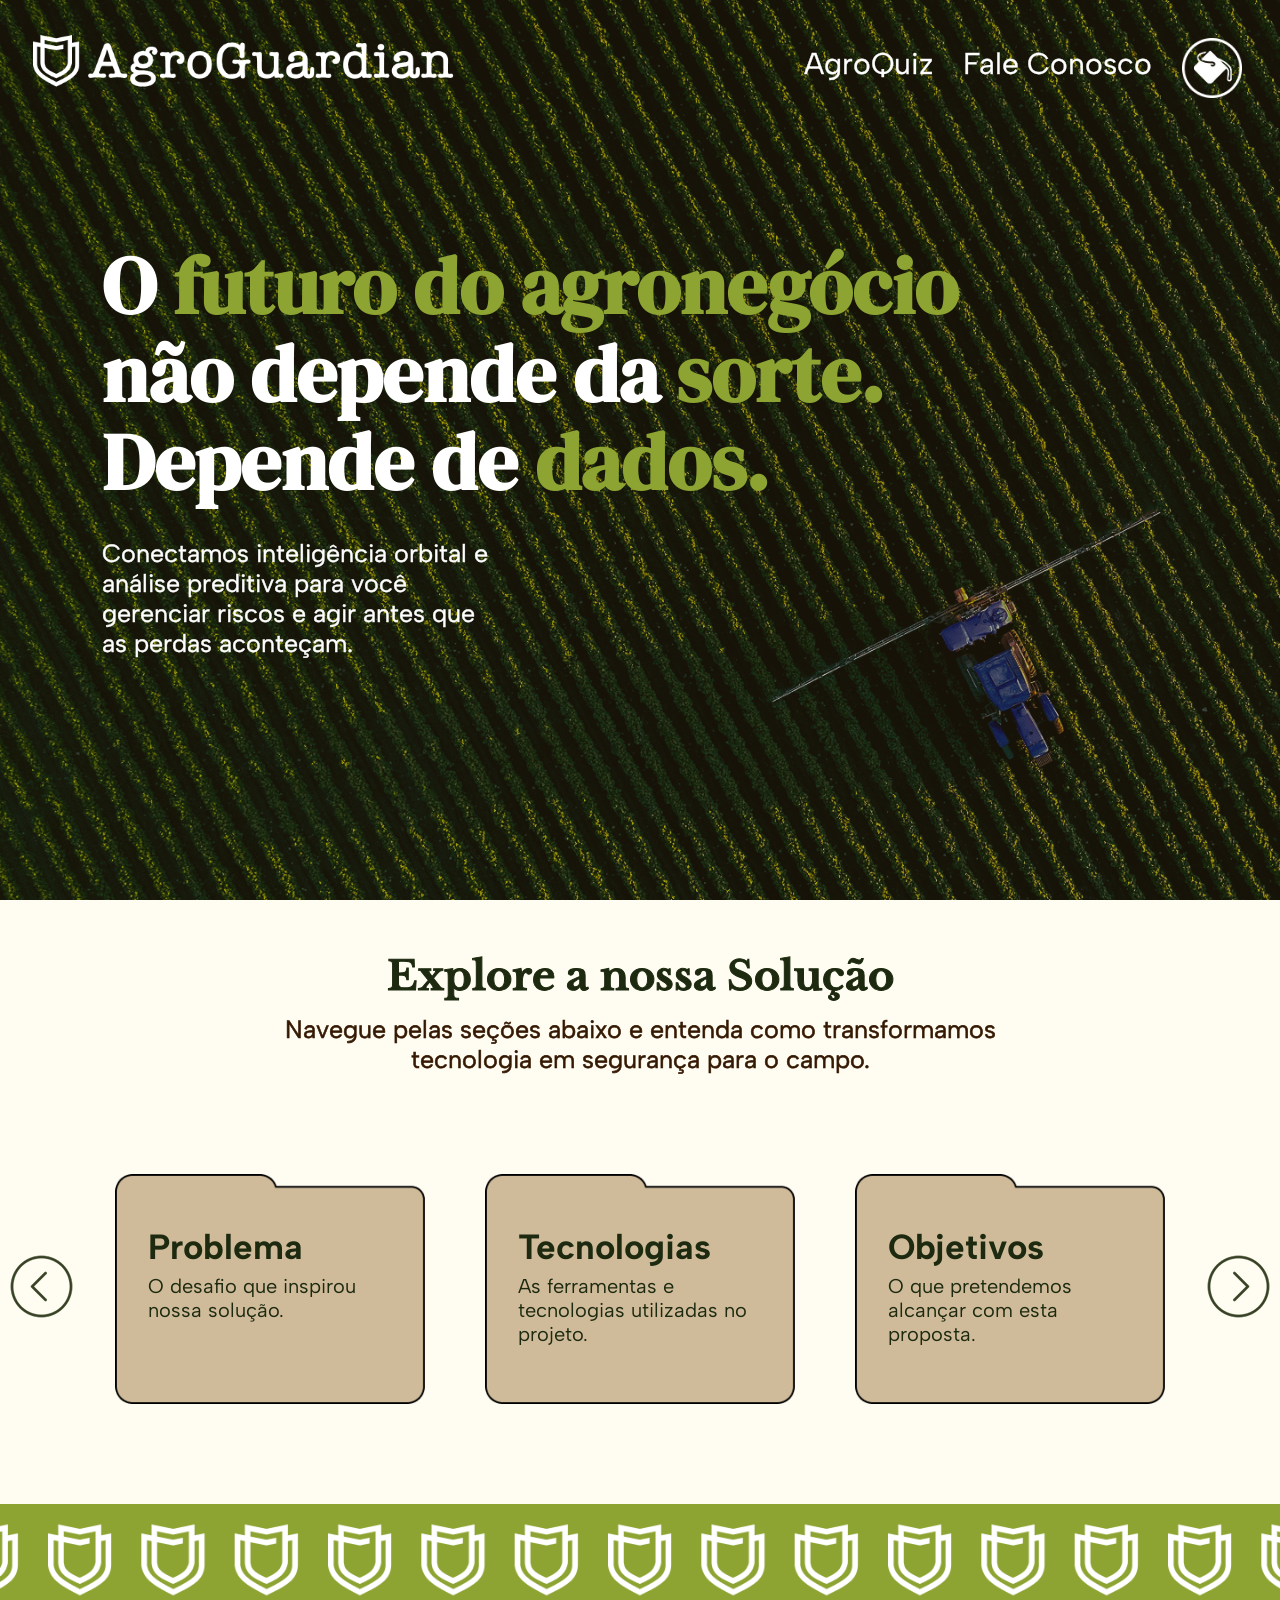
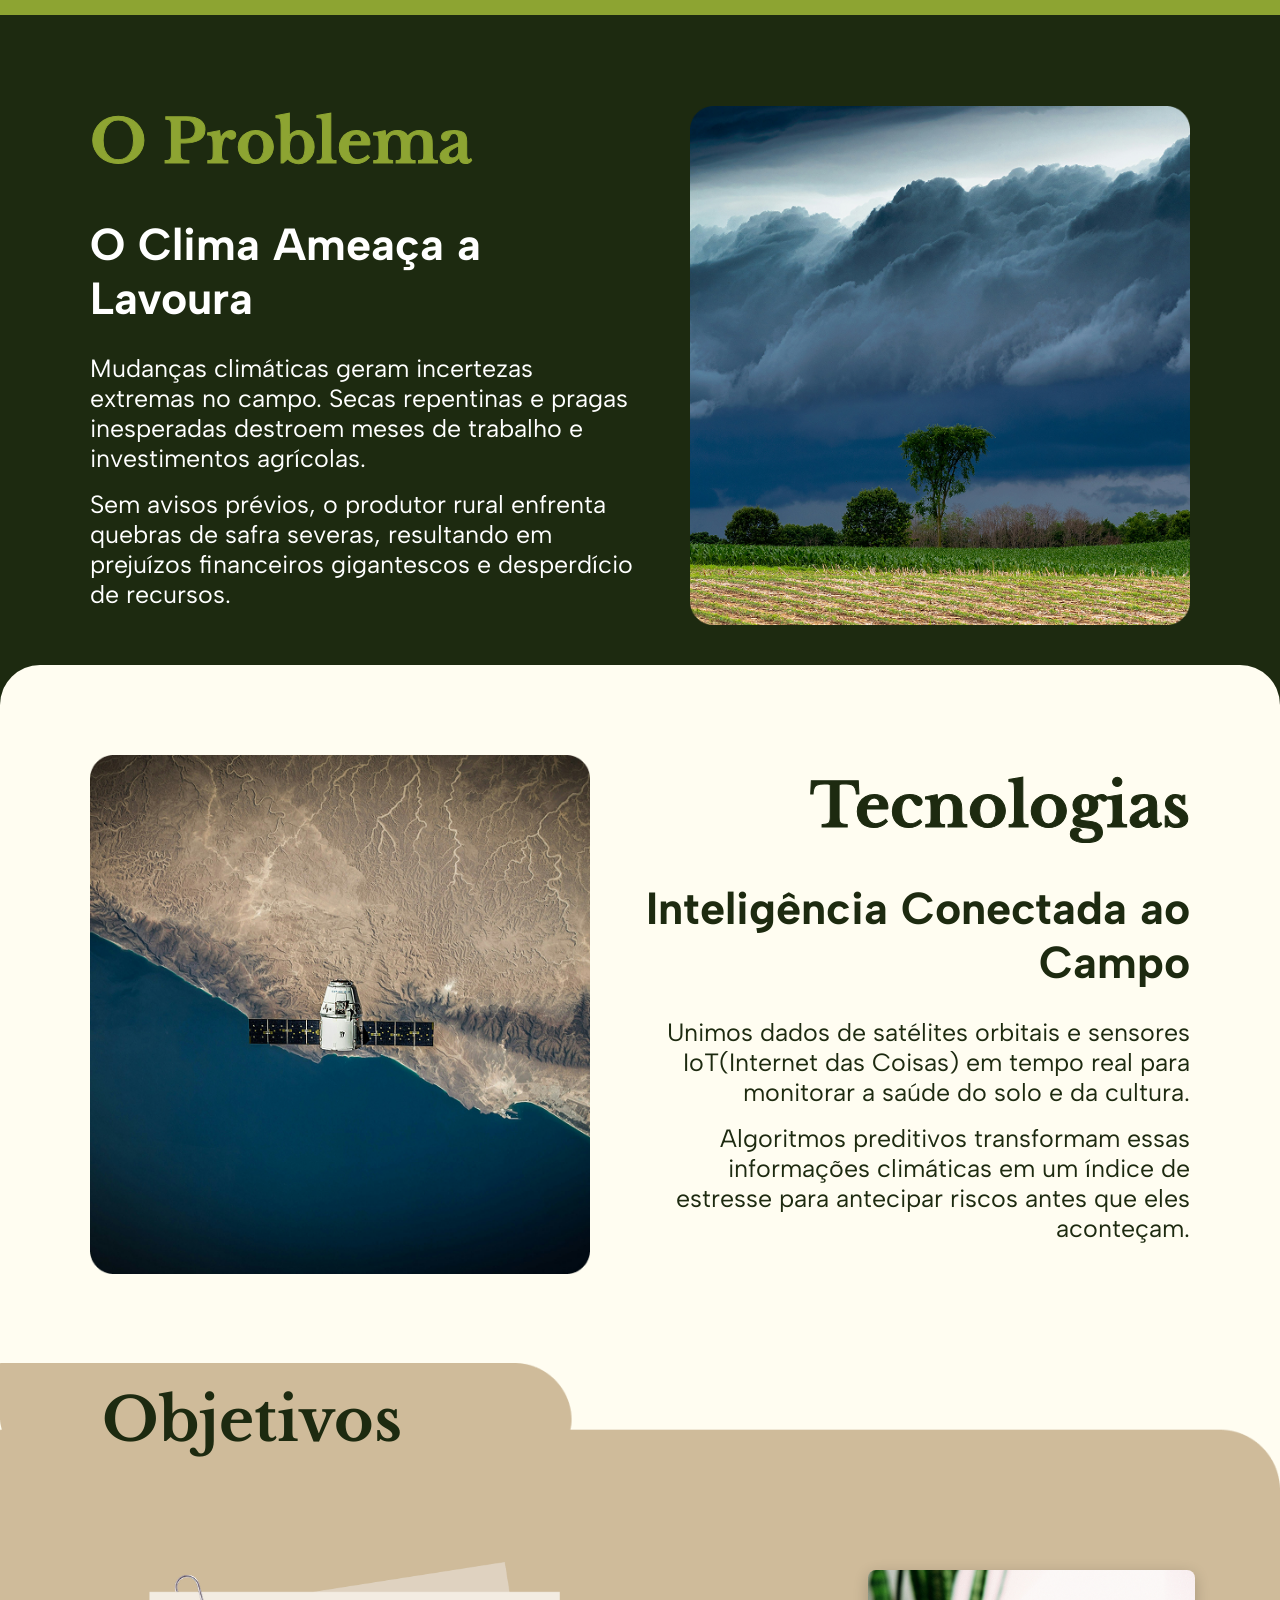
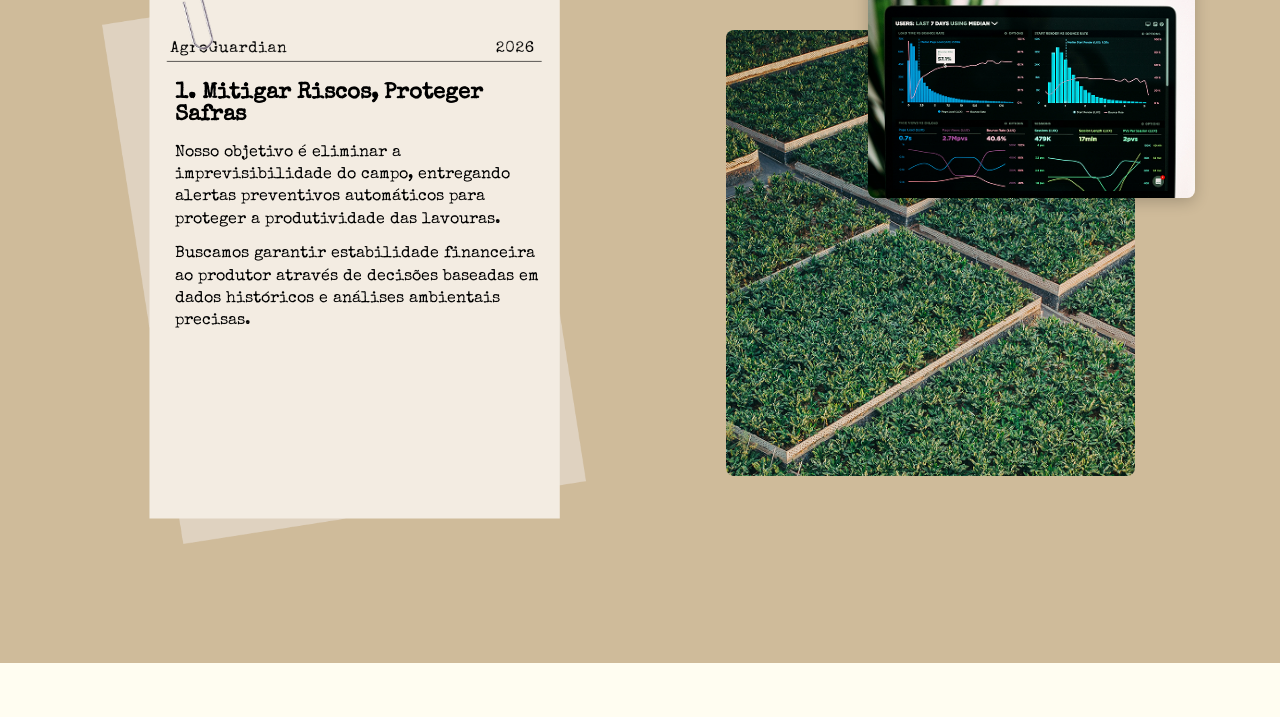
==== index.html @ 683ecd23 "refactor: Ajustar posicionamento dos elementos e imagens da Seção 3" ====
<!DOCTYPE html>
<html lang="pt-br">
<head>
    <meta charset="UTF-8">
    <meta name="viewport" content="width=device-width, initial-scale=1.0">
    <title>AgroGuardian</title>
    <link rel="stylesheet" href="./src/css/styleIndex.css">
</head>
<body>
    
<header>
    <a href="./index.html"><div class="logo"><img src="./src/assets/Logo.png" alt="Logo AgroGuardian" width="470px"></div></a>

    <nav>

        <a href="./src/pages/quiz.html">AgroQuiz</a>
        <a href="./src/pages/contato.html">Fale Conosco</a>
        <img src="./src/assets/MudaCor.png" alt="icon troca de cor do site" width="60px" class="mudaCor">
    </nav>
</header>

<section class="imgPrincipal">
   
    <div class="textPrincipal">
        <h1>
            O <span>futuro do agronegócio</span>
            não depende da <span>sorte.</span>
            Depende de <span>dados.</span>
        </h1>

        <p>
           Conectamos inteligência orbital e análise preditiva para você gerenciar riscos e agir antes que as perdas aconteçam.
        </p>
    </div>
</section>
<!-- Menu -->
    <section class="menu">
    <h2>Explore a nossa Solução</h2>
    <p>
        Navegue pelas seções abaixo e entenda como transformamos
        tecnologia em segurança para o campo.
    </p>

    <div class="carousel-container">
        <button class="arrow prev"><img src="./src/assets/setaEsquerda.png"></button>
        <div class="carousel-wrapper">

        <div class="carousel">
            <div class="folder">
                <img src="./src/assets/PastaFechada.png" alt="pasta fechada" class="pasta">
                <img class="aberta" src="./src/assets/PastaAbertaProb.png">
                <div class="conteudo">
                <h3>Problema</h3>
                <div class="label">O desafio que inspirou nossa solução.</div>
                </div>
            </div>
            <div class="folder">
                <img src="./src/assets/PastaFechada.png" alt="pasta fechada" class="pasta">
                <img class="aberta" src="./src/assets/PastaAbertaTec.png">
                <div class="conteudo">
                <h3>Tecnologias</h3>
                <div class="label">As ferramentas e tecnologias utilizadas no projeto.</div>
                </div>
            </div>
            <div class="folder">
                <img src="./src/assets/PastaFechada.png" alt="pasta fechada" class="pasta">
                <img class="aberta" src="./src/assets/PastaAbertaObj.png">
                <div class="conteudo">
                <h3>Objetivos</h3>
                <div class="label">O que pretendemos alcançar com esta proposta.</div>
                </div>
            </div>
            <div class="folder">
                <img src="./src/assets/PastaFechada.png" alt="pasta fechada" class="pasta">
                <img class="aberta" src="./src/assets/PastaAbertaPub.png">
                <div class="conteudo">
                <h3>Público-Alvo</h3>
                <div class="label">Quem será beneficiado pela solução desenvolvida.</div>
                </div>
            </div>
            <div class="folder">
                <img src="./src/assets/PastaFechada.png" alt="pasta fechada" class="pasta">
                <img class="aberta" src="./src/assets/PastaAbertaBen.png">
                <div class="conteudo">
                <h3>Benefícios</h3>
                <div class="label">As vantagens e impactos positivos do projeto.</div>
                </div>
            </div>
            <div class="folder">
                <img src="./src/assets/PastaFechada.png" alt="pasta fechada" class="pasta">
                <img class="aberta" src="./src/assets/PastaAbertaAp.png">
                <div class="conteudo">
                <h3>Aplicação</h3>
                <div class="label">Como a solução pode ser utilizada no dia a dia.</div>
                </div>
            </div>
        </div>
    </div>
        <button class="arrow next"><img src="./src/assets/setaDireita.png"></button>

    </div>
</section>
<!-- menu -->

<img src="./src/assets/FaixaLogo.png" width="100%" class="faixaLogo">
<!-- Seção Problema -->
 <div class="conteudo-secao1">

    <div class="texto-secao1">
        <h2>O Problema</h2>
        <h3>O Clima Ameaça a Lavoura</h3>

        <p> Mudanças climáticas geram incertezas extremas no campo.
             Secas repentinas e pragas inesperadas destroem meses de trabalho
              e investimentos agrícolas.</p>

        <p>Sem avisos prévios, o produtor rural enfrenta quebras de safra severas,
             resultando em prejuízos financeiros gigantescos e desperdício de recursos.</p>
    </div>

    <img src="./src/assets/imgSecao1.png" class="img-Secao1">

</div>
<!-- Seção Tecnologias -->
<div class="conteudo-secao2">
    <img src="./src/assets/imgSecao2.png" class="img-Secao2">
    <div class="texto-secao2">
        <h2>Tecnologias</h2>
        <h3>Inteligência Conectada ao Campo</h3>

        <p> Unimos dados de satélites orbitais e sensores IoT(Internet das Coisas) 
            em tempo real para monitorar a saúde do solo e da cultura.</p>

        <p>Algoritmos preditivos transformam essas informações climáticas em um índice
             de estresse para antecipar riscos antes que eles aconteçam.</p>
    </div>
</div>
<!-- Seção Objetivos -->
 <div class="conteudo-secao3">
    <h2>Objetivos</h2>
    
    <div class="papelSecao3">
        <img src="./src/assets/PapelFundo.png">
        <div class="texto-secao3">
            <h3>1. Mitigar Riscos, Proteger Safras</h3>
            <p>Nosso objetivo é eliminar a imprevisibilidade do campo, 
                entregando alertas preventivos automáticos para proteger 
                a produtividade das lavouras.</p>
            <p>Buscamos garantir estabilidade financeira ao produtor através 
                de decisões baseadas em dados históricos e análises ambientais 
                precisas. </p>
        </div>
    </div> <div class="bloco-imagens-secao3">
        <img src="./src/assets/img2Secao3.png" class="img2secao3">
        <img src="./src/assets/imgSecao3.png" class="img1secao3">
    </div> </div>

<br>
<br>
<br>

 <script src="./src/js/scriptIndex.js"></script>
</body>
</html>
---- src/css/styleIndex.css ----
:root {
    --background: #FFFDF1;
    --color1: #1D2A10; 
    --color2: #8DA432; 
    --color3: #FFFFFF; 
    --color4: #D9C8AB;
    --color5: #351903;
    
}
@font-face {
    font-family: 'Albert';
    src: url('../fonts/AlbertSans-VariableFont_wght.ttf') format('truetype');
}
@font-face {
    font-family: 'DMSerif';
    src: url('../fonts/DMSerifDisplay-Regular.ttf') format('truetype');
}
@font-face {
    font-family: 'Libre';
    src: url('../fonts/LibreBaskerville-VariableFont_wght.ttf') format('truetype');
}
@font-face {
    font-family: 'Special';
    src: url('../fonts/SpecialElite-Regular.ttf') format('truetype');
}


* {
    margin: 0;
    padding: 0;
    box-sizing: border-box;
}
body{
    background-color: var(--background);
}
header {
    position: absolute;
    width: 100%;
    z-index: 1000;
    display: flex;
    justify-content: space-between;
    align-items: center;
    padding-top: 2%;
    padding-right: 3%;
   
}
.logo{
    padding-top: 2%;
    padding-left: 7%;
}
header nav{
    display: flex;
    align-items: center;
    gap: 30px;
}
header nav a{
    font-family: Albert; 
    text-decoration: none;
    font-size: 30px;
    color: var(--color3);
    -webkit-text-stroke: 0.36px var(--color3);
}
.mudaCor{
    padding-top: 2%;
}

.imgPrincipal {
    position: relative;
    min-height: 100vh;
    background-image: url("../assets/ImageMain.png");
    background-size: cover;
    background-position: center;
    display: flex;
    align-items: center;
    padding: 15% 8% ;
}

.textPrincipal {
    position: relative;
    z-index: 1;
    max-width: 900px;
    font-family: DMSerif;
}

.imgPrincipal h1 {
    font-size: 80px;
    line-height: 1.1;
    color: var(--color3);
}

.imgPrincipal h1 span {
    color: var(--color2);
}

.imgPrincipal p {
    margin-top: 2rem;
    max-width: 400px;
    color: var(--color3);
    font-size: 25px;
    font-family: Albert;
    -webkit-text-stroke: 0.5px var(--color3);
}
/* menu */
.menu{
    align-items: center;
   
}
.menu h2{
    padding-top: 4%;
    color: var(--color1);
    font-family: Libre;
    -webkit-text-stroke: 1px var(--color1);
    text-align: center;
    font-size: 40px;

}
.menu p{
    color: var(--color5);
    padding-top: 1%;
    font-family: Albert;
    -webkit-text-stroke: 0.6px var(--color5);
    text-align: center;
    font-size: 25px;
    padding-left: 20%;
    padding-right: 20%;
}

/* Carrosel */

.carousel-container{
    display:flex;
    align-items:center;
    justify-content:center;
    gap:20px;

}

.carousel-wrapper{
    width:1090px;
    overflow:hidden;
}

.carousel{
    display:flex;
    gap:20px;
    width:max-content;
    height: 430px;
    align-items: center;
    overflow:visible;

    transition: transform 0.5s ease;
}
.arrow{
    all: unset;
    cursor: pointer;
}
.carousel::-webkit-scrollbar{
    display:none;
}

.folder{
    position:relative;
    width:350px;
    height:230px;
    flex-shrink:0;
    overflow:visible;
}

.pasta,
.aberta{
    position: absolute;
    top: 0;
    left: 0;
    width: 100%;
    height: 100%;
    object-fit: contain;
    transition: transform 0.7s cubic-bezier(0.16, 1, 0.3, 1);
}

.pasta{
    opacity: 1;
    z-index: 1;
}

.aberta{
    opacity:0;
    z-index:2;

    width:125%;
    height:auto;

    left:-12%;
    top:-18%;

    transform:scale(0.95);

    transition:
        opacity 0.5s ease,
        transform 0.5s ease;
}

/* Hover */
.folder:hover .pasta{
    opacity: 0;
}

.folder:hover .aberta{
    opacity: 1;
    transform: scale(1);
}

.folder:hover .conteudo{
    display: none;
}
.conteudo{
    position: relative;
    z-index: 3;
    padding-top: 15%;
    padding-left: 15%;
}
.conteudo h3{
    font-family: Albert;
    font-size: 35px;
    color: var(--color1);
}
.label{
    font-family: Albert;
    font-size: 20px;
    text-align: start;
    color: var(--color1);
    padding-top: 2%;
    max-width: 250px;
}
/* menu */
.faixaLogo{
    display: block;
    margin-bottom: 0;
}
/* Seção Problema */
.conteudo-secao1{
    display: flex;
    align-items: center;
    justify-content: space-between;
    gap: 50px;
    padding: 7%;
    background-color: var(--color1);
   
}

.texto-secao1{
    flex: 1;
}
.texto-secao1 h2{
    font-family: Libre;
    color: var(--color2);
    font-size: 60px;
    -webkit-text-stroke: 1px var(--color2);
    padding-bottom: 7%;
}
.texto-secao1 h3{
    font-family: Albert;
    color: var(--color3);
    font-size: 45px;
    padding-bottom: 5%;
    max-width: 400px;
}
.texto-secao1 p{
    font-family: Albert;
    color: var(--color3);
    font-size: 25px;
    padding-bottom: 3%;
}
.img-Secao1{
    width: 500px;
    flex-shrink: 0;
}
/* Seção Tecnologia */

.conteudo-secao2{
    display: flex;
    align-items: center;
    justify-content: space-between;
    gap: 50px;
    padding: 7%;
    background-color: var(--background);
    margin-top: -50px; 
    position: relative;
    z-index: 10;
    border-radius: 40px 40px 0 0;
   
}

.texto-secao2{
    flex: 1;
    text-align: end;
}
.texto-secao2 h2{
    font-family: Libre;
    color: var(--color1);
    font-size: 60px;
    -webkit-text-stroke: 1px var(--color1);
    padding-bottom: 7%;
    text-align: end;
}
.texto-secao2 h3{
    font-family: Albert;
    color: var(--color1);
    font-size: 45px;
    padding-bottom: 5%;
    text-align: end;
}
.texto-secao2 p{
    font-family: Albert;
    color: var(--color1);
    font-size: 25px;
    padding-bottom: 3%;
}
.img-Secao2{
    width: 500px;
    flex-shrink: 0;
}
/* Seção Objetivos */

.conteudo-secao3 {
    position: relative;
    width: 100%;
    min-height: 100vh; 
    background-image: url("../assets/fundoPasta.png");
    background-size: 100% ; 
    background-position: top center;
    background-repeat: no-repeat;
    box-sizing: border-box;
    display: flex;
    flex-direction: row;
    align-items: center;          
    justify-content: space-between;
    padding: 140px 8% 60px 8%; 

}

.conteudo-secao3 h2 {
    font-family: Libre; 
    color: var(--color1);
    font-size: 60px;
    position: absolute;
    top: 20px;         
    left: 8%;        
    margin: 0;
}


.papelSecao3 {
    position: relative; 
    width: 45%;     
    max-width: 550px;  
}


.papelSecao3 > img {
    width: 100%;
    height: auto;
    display: block;  
}

.texto-secao3 {
    position: absolute;
    top: 0;
    left: 0;
    width: 100%;
    height: 100%;
    padding-top: 25%;
    padding-left: 15%;
    padding-right: 8%;
    box-sizing: border-box;
    
    display: flex;
    flex-direction: column;
    justify-content: flex-start;
}

.texto-secao3 h3 {
    font-family: 'Special';
    color: black;
    font-size: 22px;
    margin: 0 0 15px 0;
}

.texto-secao3 p {
    font-family: 'Special';
    color: black;
    font-size: 16px;   
    line-height: 1.4;   
    margin: 0 0 12px 0;
}


.bloco-imagens-secao3 {
    position: relative;
    width: 38%;        
    max-width: 420px;  
    margin-right: 4%;   
}

.img1secao3 {
    width: 100%;
    height: auto;
    border-radius: 8px; 
    display: block;
}

.img2secao3 {
    position: absolute;
    width: 80%;        
    height: auto;
    top: -60px;       
    right: -60px;      
    z-index: 2;         
    border-radius: 8px;
    box-shadow: 0 4px 15px rgba(0, 0, 0, 0.2); 
}
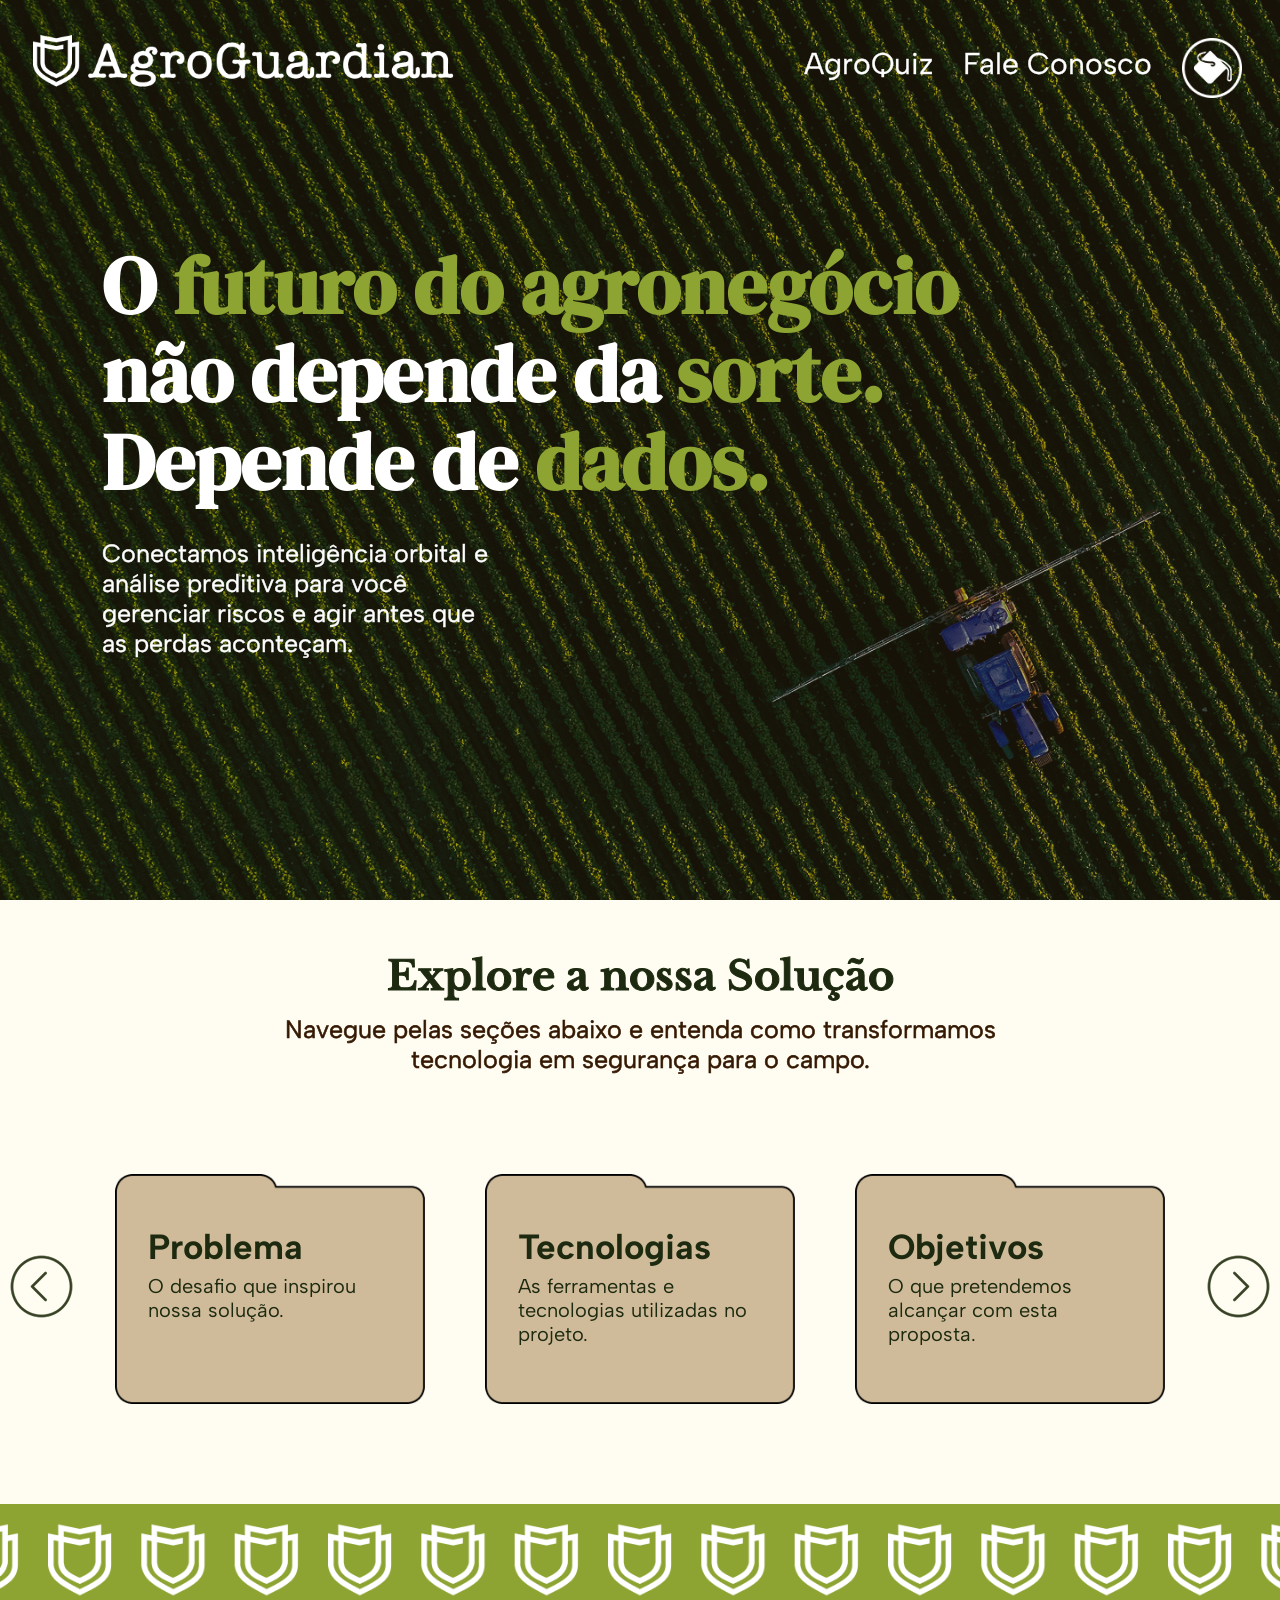
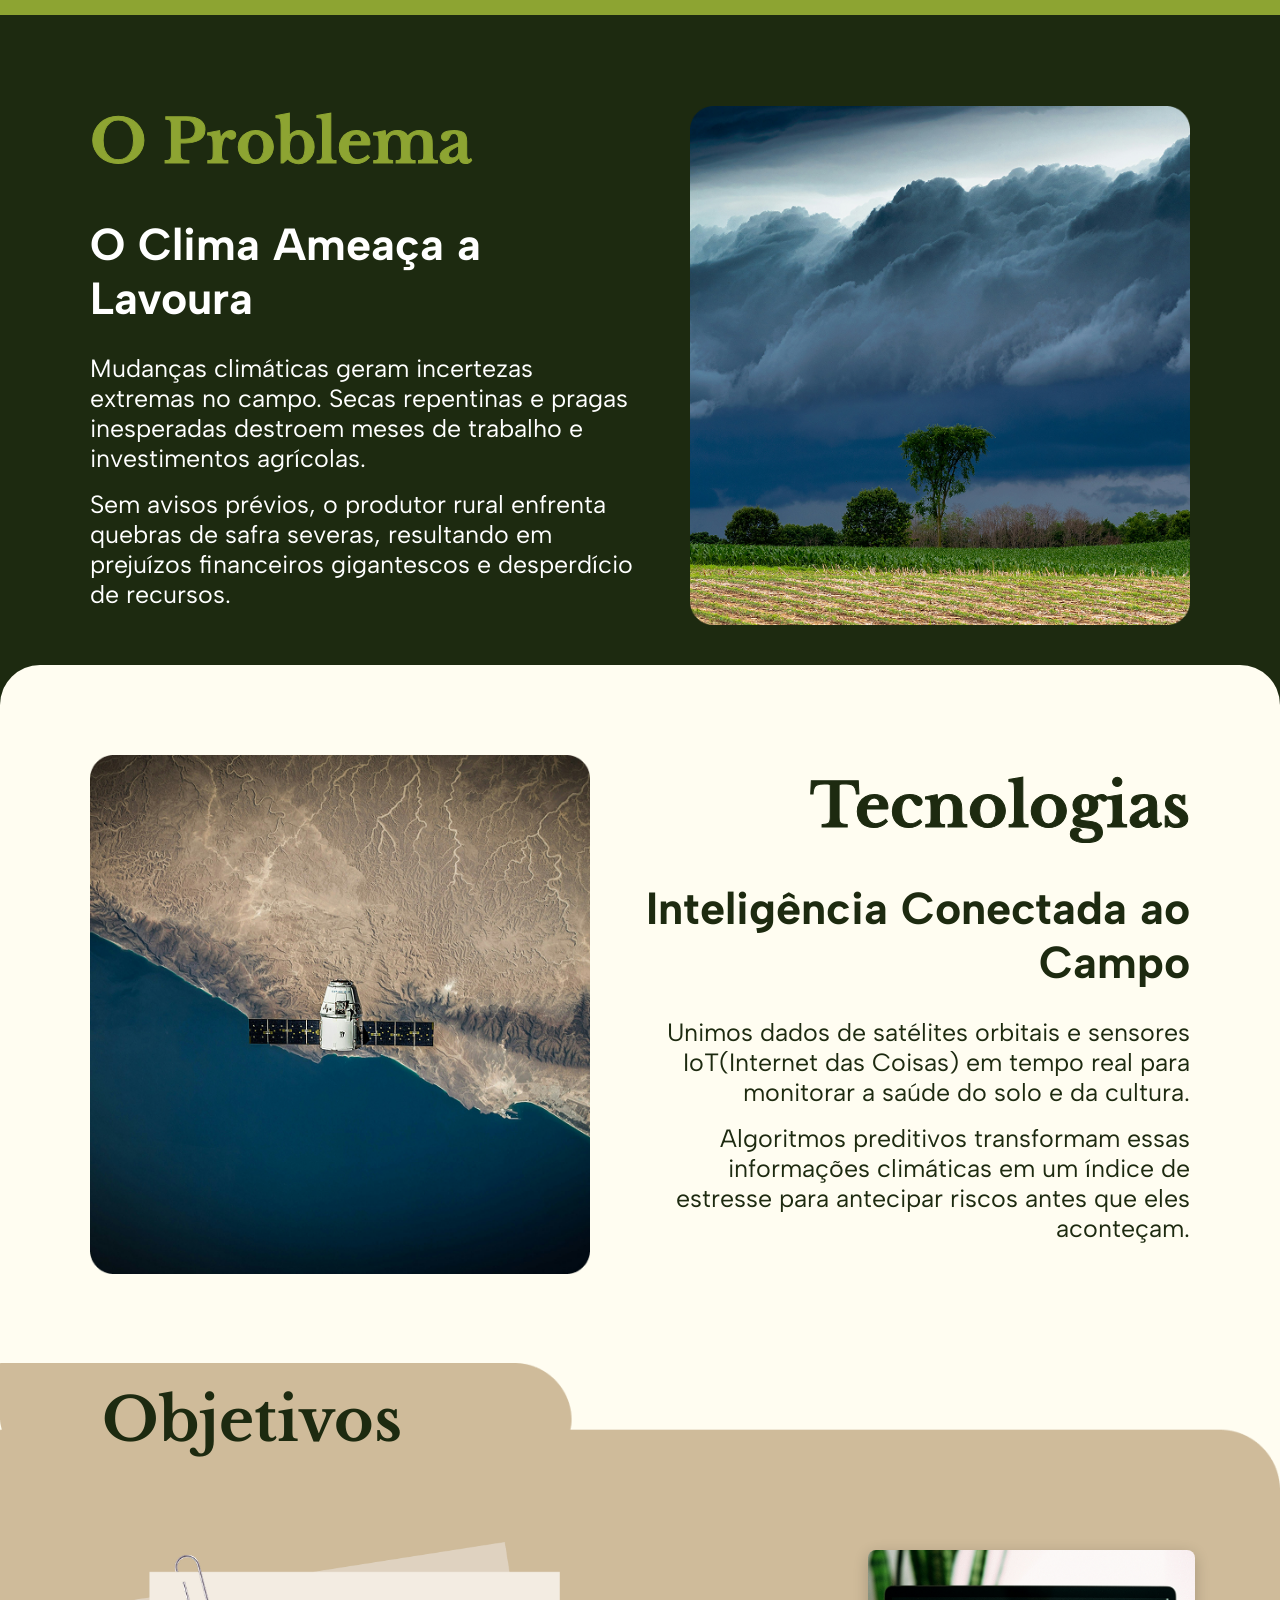
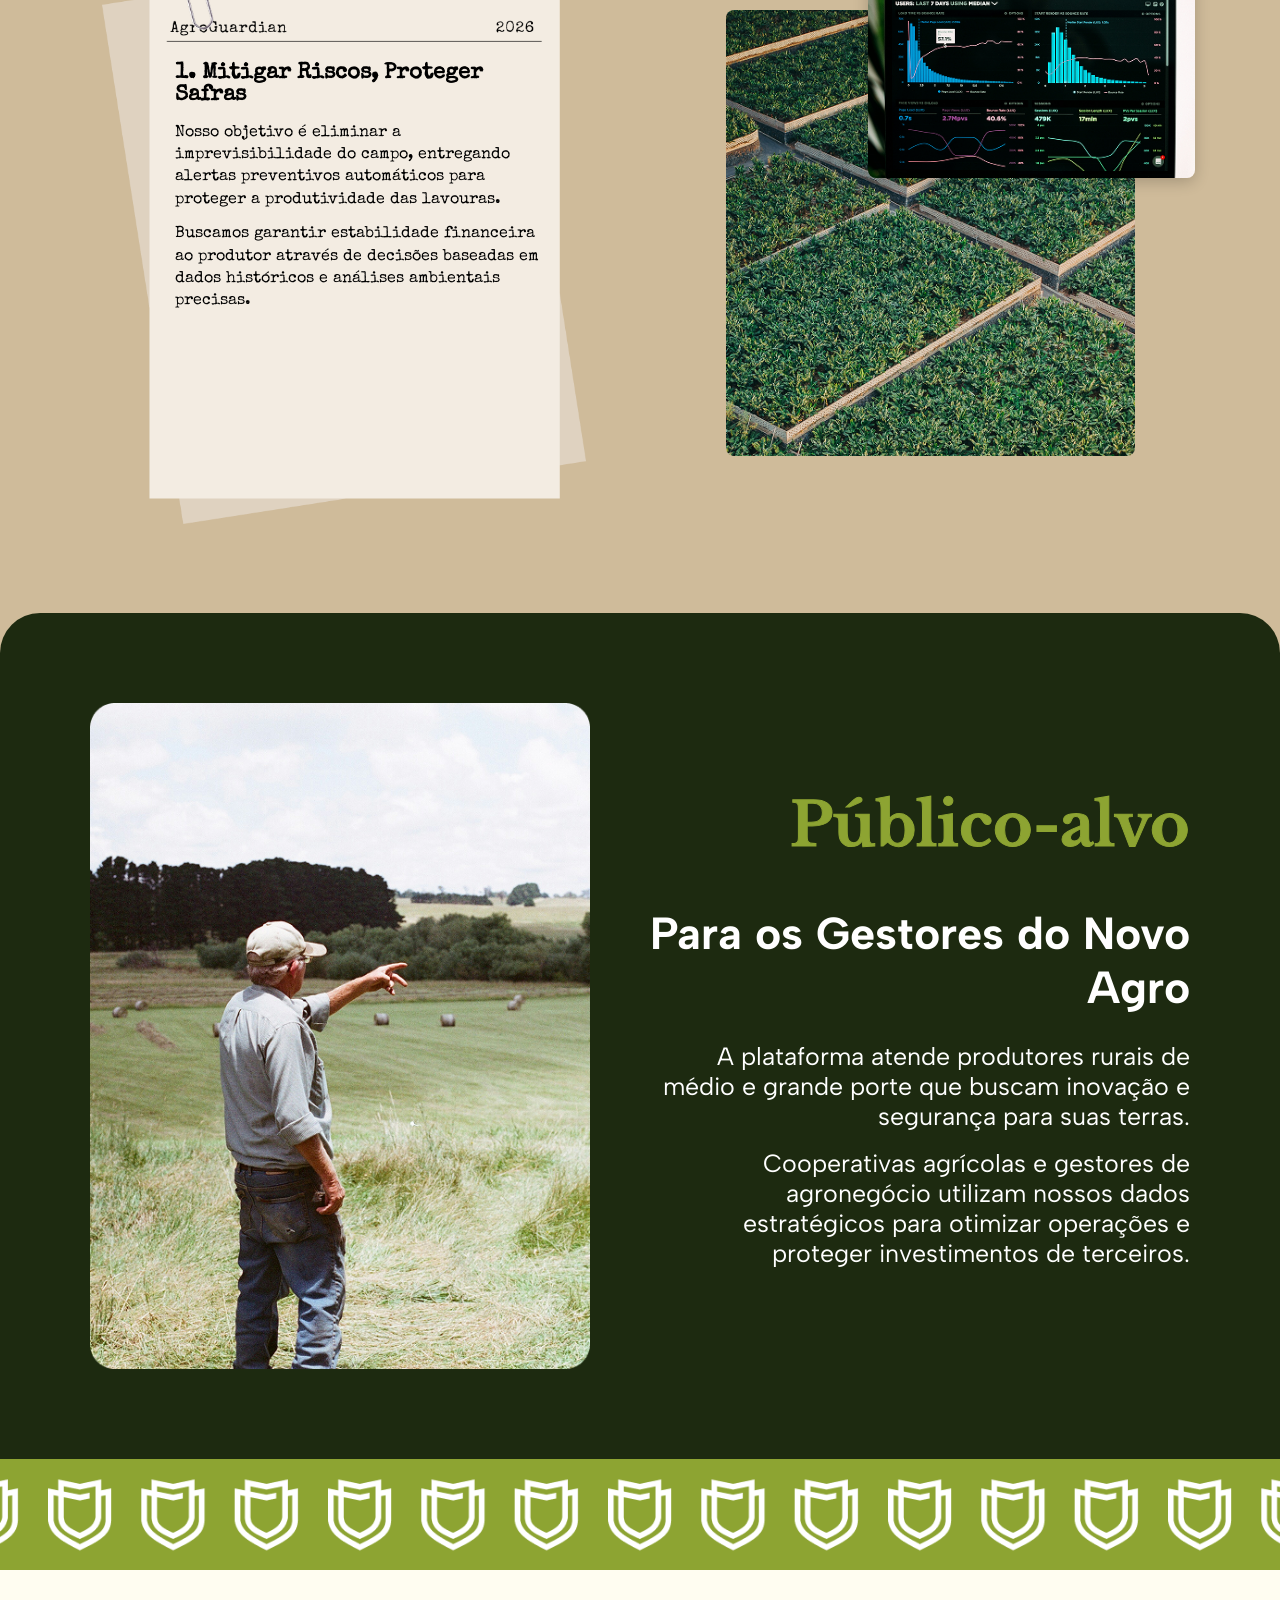
==== commit 069fc98b: "Feat: Criando Seção 4" ====
--- a/index.html
+++ b/index.html
@@ -155,6 +155,23 @@
         <img src="./src/assets/imgSecao3.png" class="img1secao3">
     </div> </div>
 
+<!-- Seção Público-alvo -->
+
+<div class="conteudo-secao4">
+    <img src="./src/assets/imgSecao4.png" class="img-Secao4">
+    <div class="texto-secao4">
+        <h2>Público-alvo</h2>
+        <h3>Para os Gestores do Novo Agro</h3>
+
+        <p> A plataforma atende produtores rurais de médio e grande porte que 
+            buscam inovação e segurança para suas terras. </p>
+
+        <p>Cooperativas agrícolas e gestores de agronegócio utilizam nossos dados
+             estratégicos para otimizar operações e proteger investimentos de terceiros. </p>
+    </div>
+</div>
+<img src="./src/assets/FaixaLogo.png" width="100%" class="faixaLogo">
+
 <br>
 <br>
 <br>
--- a/src/css/styleIndex.css
+++ b/src/css/styleIndex.css
@@ -334,7 +334,7 @@
     flex-direction: row;
     align-items: center;          
     justify-content: space-between;
-    padding: 140px 8% 60px 8%; 
+    padding: 140px 8% 100px 8%; 
 
 }
 
@@ -417,4 +417,49 @@
     z-index: 2;         
     border-radius: 8px;
     box-shadow: 0 4px 15px rgba(0, 0, 0, 0.2); 
+}
+/* Seção Público-alvo */
+
+.conteudo-secao4{
+    display: flex;
+    align-items: center;
+    justify-content: space-between;
+    gap: 50px;
+    padding: 7%;
+    background-color: var(--color1);
+    margin-top: -50px; 
+    position: relative;
+    z-index: 10;
+    border-radius: 40px 40px 0 0;
+   
+}
+
+.texto-secao4{
+    flex: 1;
+    text-align: end;
+}
+.texto-secao4 h2{
+    font-family: Libre;
+    color: var(--color2);
+    font-size: 60px;
+    -webkit-text-stroke: 1px var(--color2);
+    padding-bottom: 8%;
+    text-align: end;
+}
+.texto-secao4 h3{
+    font-family: Albert;
+    color: var(--color3);
+    font-size: 45px;
+    padding-bottom: 5%;
+    text-align: end;
+}
+.texto-secao4 p{
+    font-family: Albert;
+    color: var(--color3);
+    font-size: 25px;
+    padding-bottom: 3%;
+}
+.img-Secao4{
+    width: 500px;
+    flex-shrink: 0;
 }
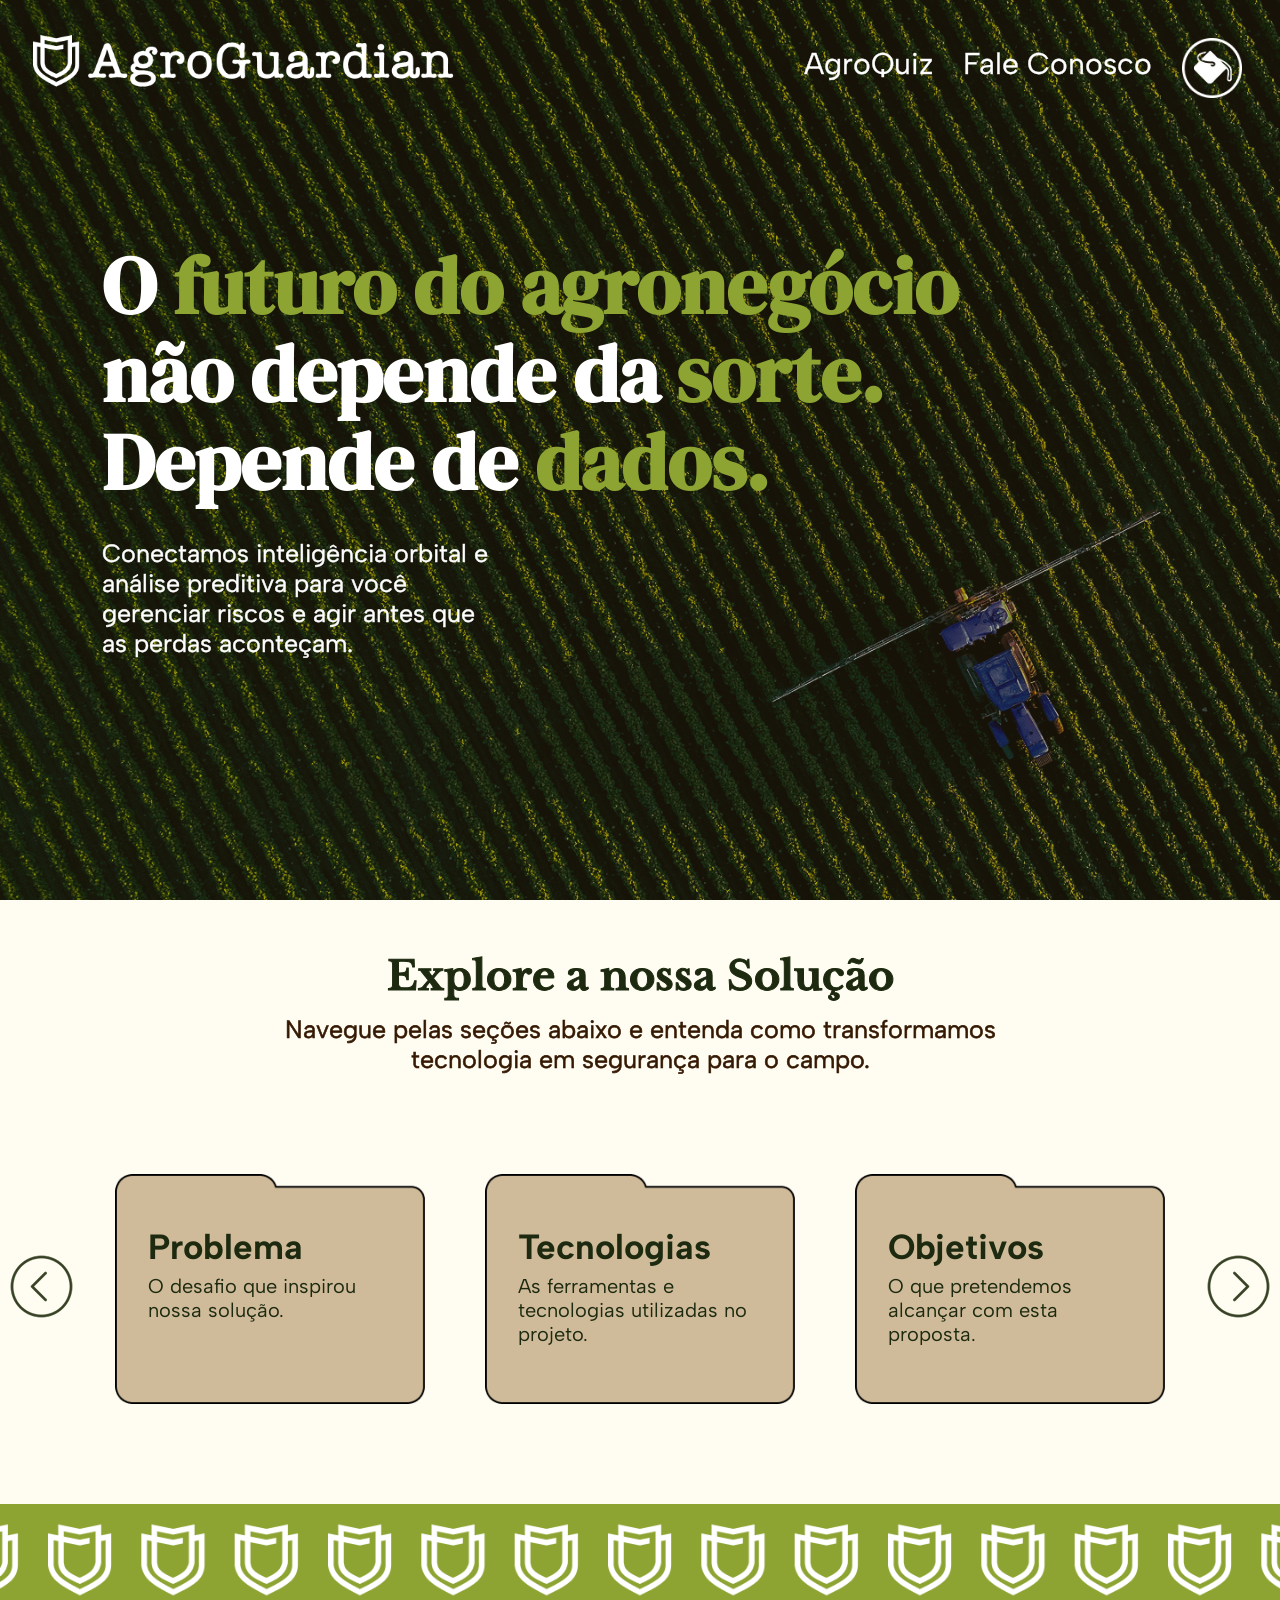
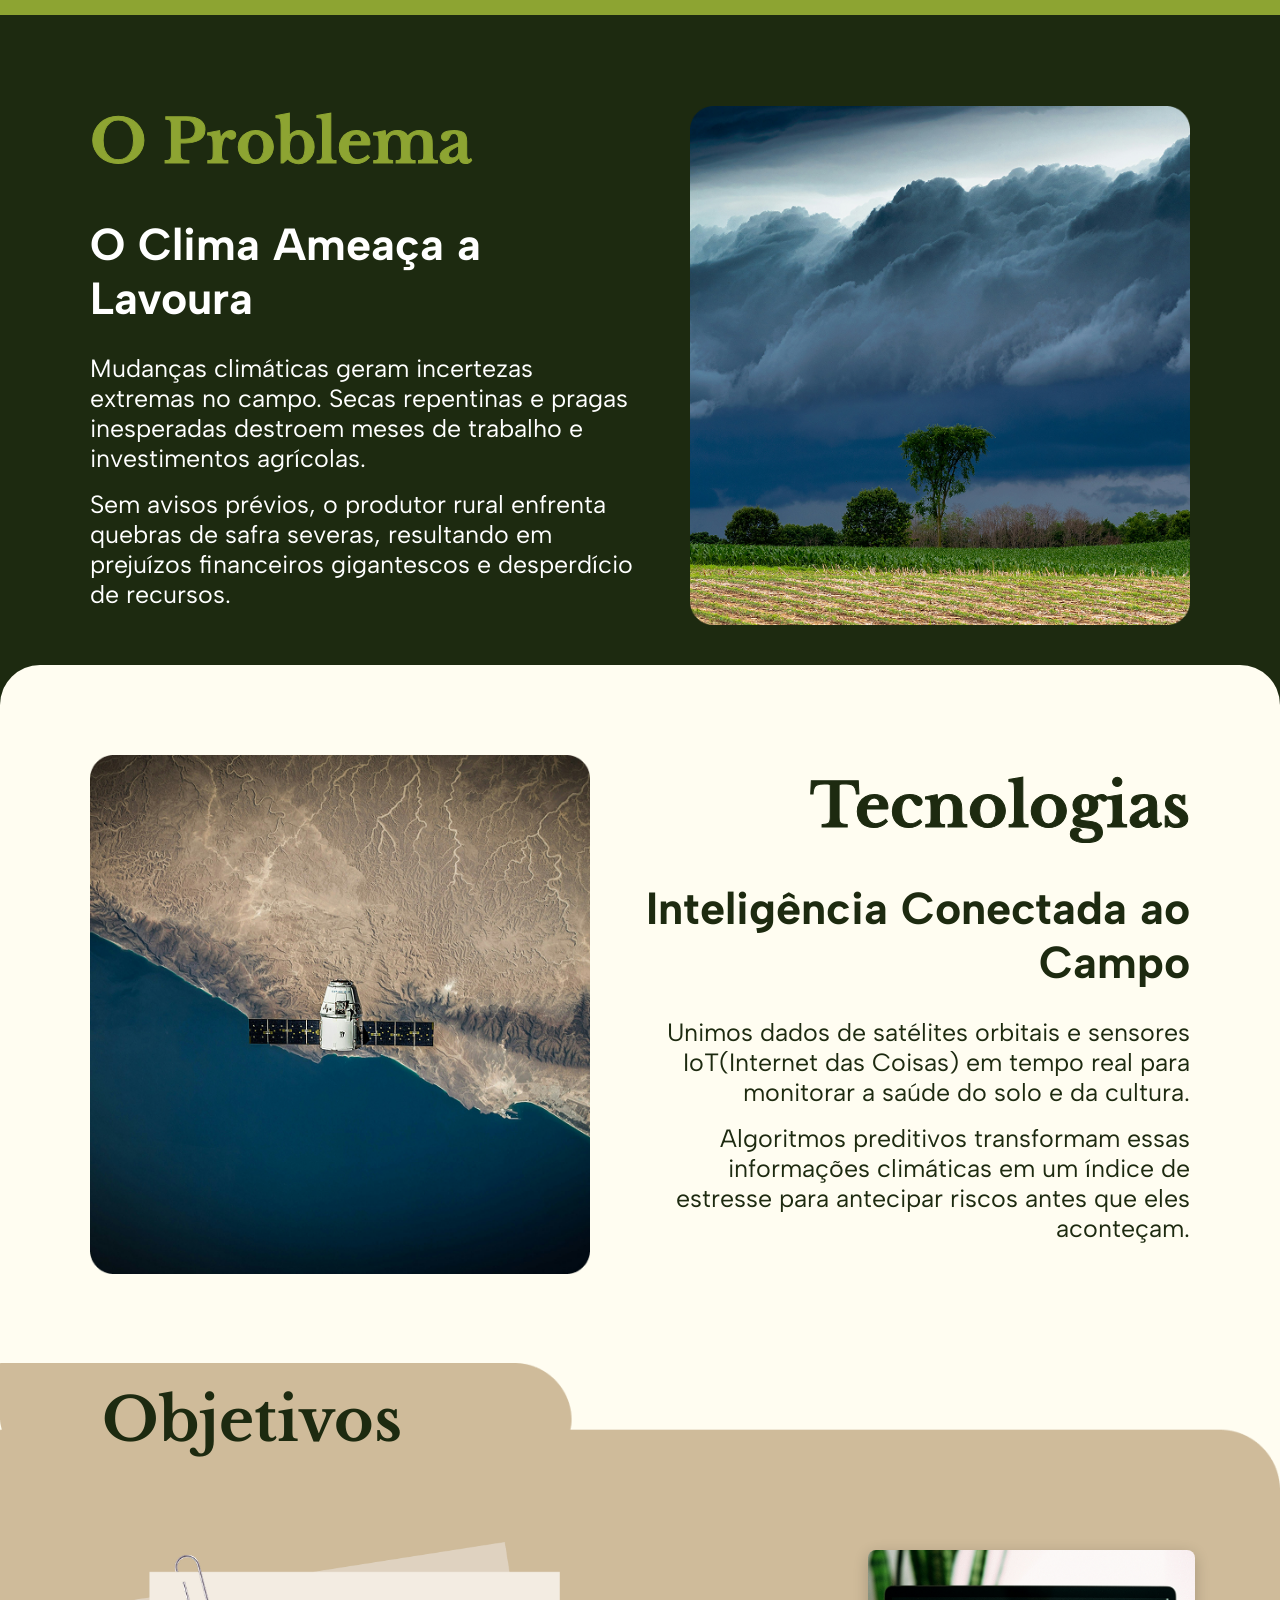
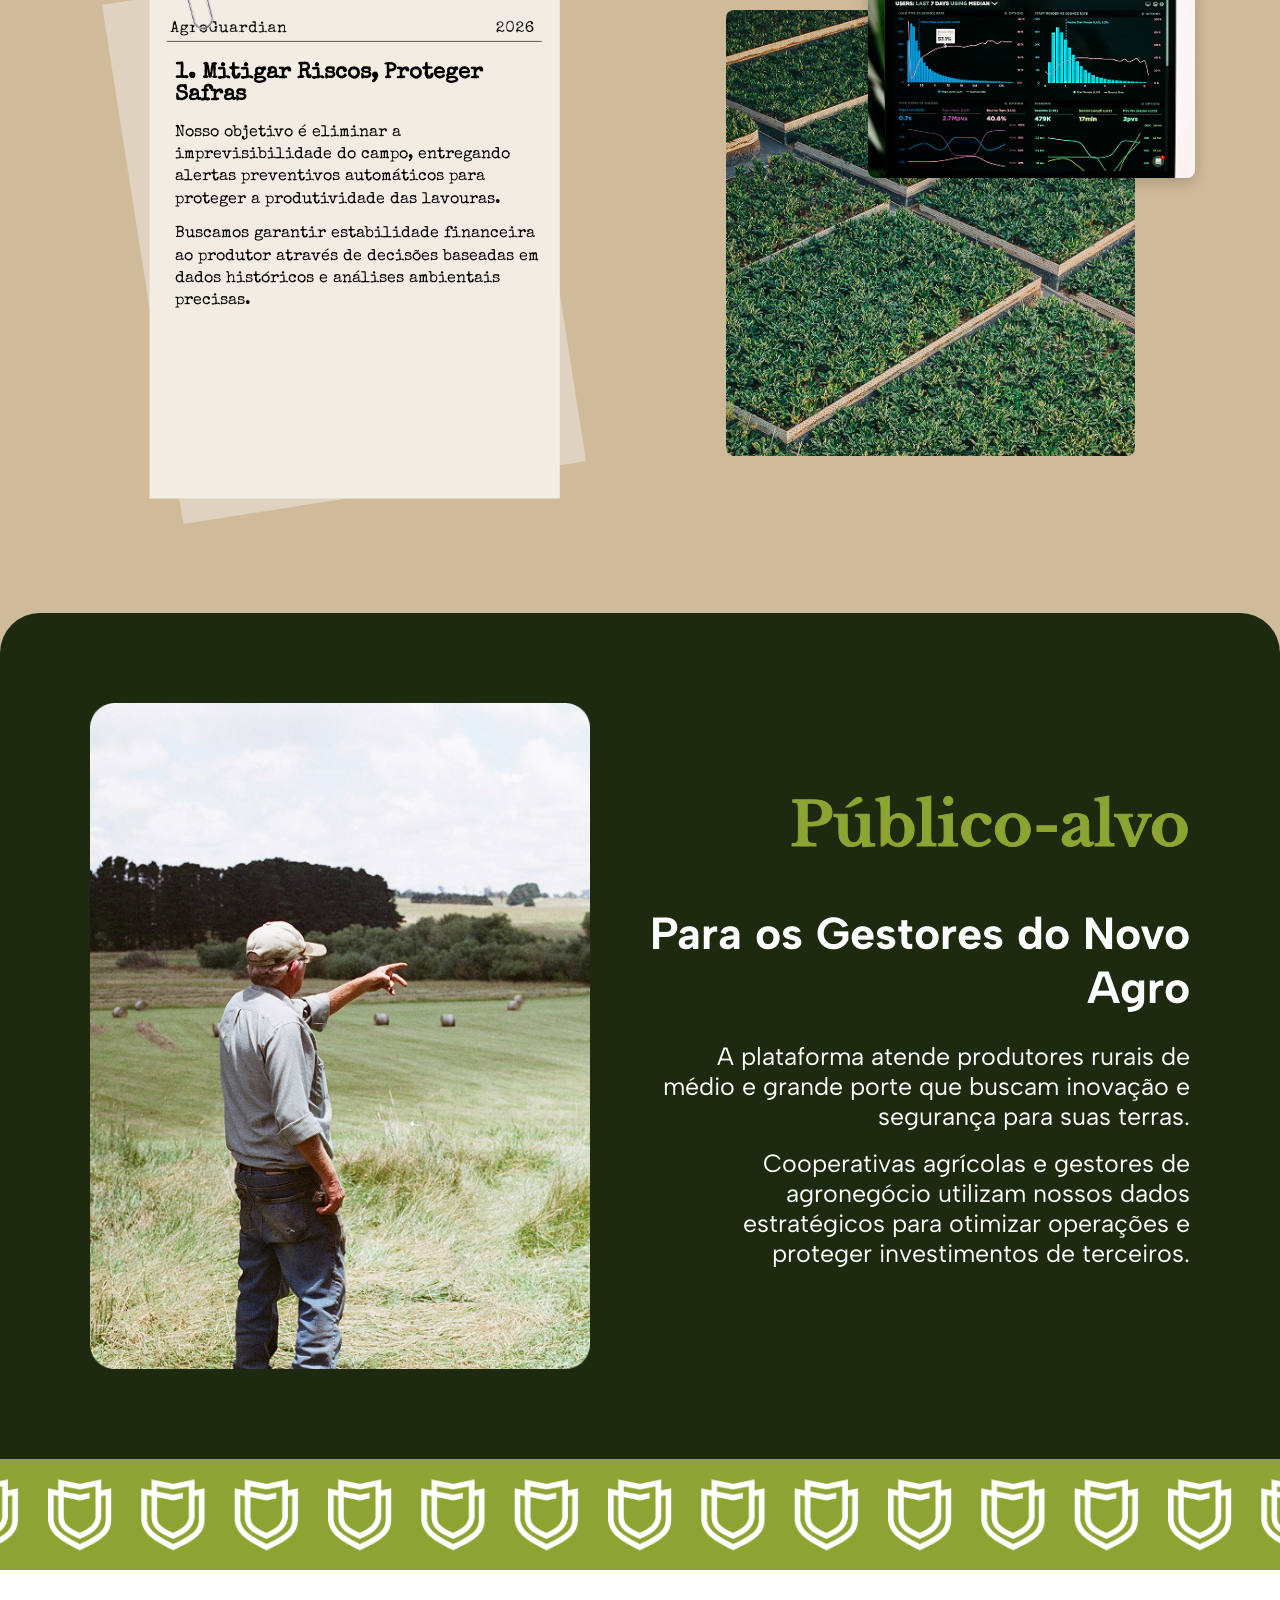
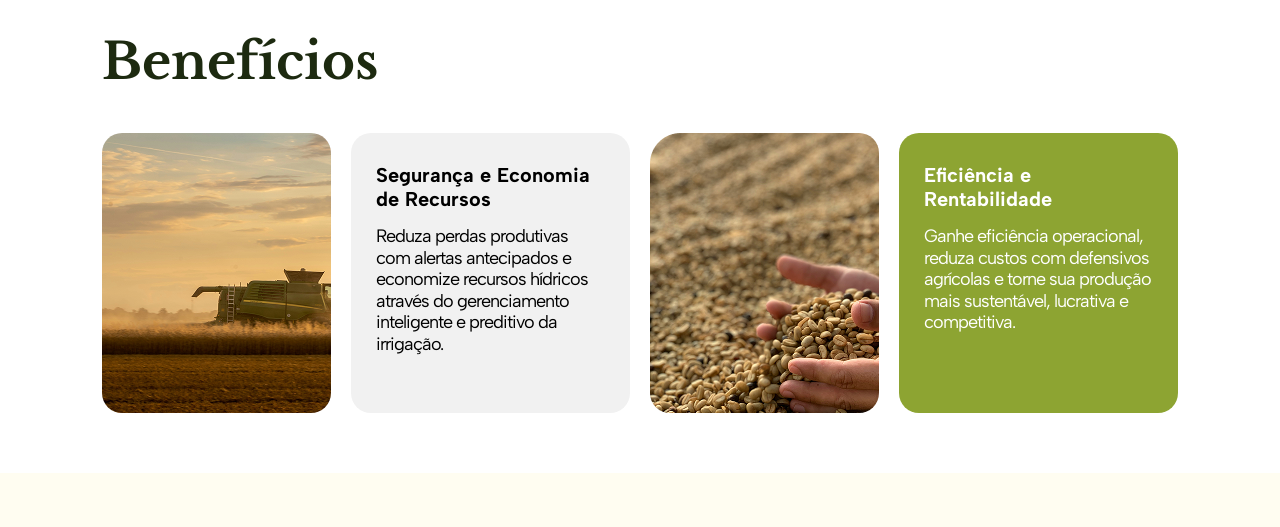
==== commit c125b026: "Feat: Criando Seção 5" ====
--- a/index.html
+++ b/index.html
@@ -172,6 +172,38 @@
 </div>
 <img src="./src/assets/FaixaLogo.png" width="100%" class="faixaLogo">
 
+<!-- Seção Benefícios -->
+
+<div class="conteudo-secao5">
+    <h2>Benefícios</h2>
+    
+    <div class="container-cards-secao5">
+        <div class="card card-img-secao5">
+            <img src="./src/assets/img1Secao5.png" alt="Trator no campo">
+        </div>
+
+        <div class="card cardTexto1-secao5">
+            <h3>Segurança e Economia de Recursos</h3>
+            <p>Reduza perdas produtivas com alertas antecipados e economize 
+                recursos hídricos através do gerenciamento inteligente e preditivo 
+                da irrigação.</p>
+        </div>
+
+        <div class="card card-img-secao5">
+            <img src="./src/assets/img2Secao5.png" alt="Mãos segurando grãos">
+        </div>
+
+        <div class="card cardTexto2-secao5">
+            <h3>Eficiência e Rentabilidade</h3>
+            <p>Ganhe eficiência operacional, reduza custos com defensivos agrícolas 
+                e torne sua produção mais sustentável, lucrativa e competitiva.</p>
+        </div>
+    </div>
+</div>
+
+
+
+
 <br>
 <br>
 <br>
--- a/src/css/styleIndex.css
+++ b/src/css/styleIndex.css
@@ -5,6 +5,7 @@
     --color3: #FFFFFF; 
     --color4: #D9C8AB;
     --color5: #351903;
+    --color6: #F1F1F1;
     
 }
 @font-face {
@@ -462,4 +463,79 @@
 .img-Secao4{
     width: 500px;
     flex-shrink: 0;
+}
+
+/* Seção Beneficios */
+
+.conteudo-secao5 {
+    width: 100%;
+    padding: 60px 8%;
+    background-color: var(--color3);
+    box-sizing: border-box;
+}
+
+.conteudo-secao5 h2 {
+    font-family: Libre;
+    color: var(--color1);     
+    font-size: 50px;
+    margin-bottom: 40px;
+}
+
+.container-cards-secao5 {
+    display: flex;
+    flex-direction: row;
+    justify-content: space-between; 
+    gap: 20px;                      
+}
+
+.card {
+    flex: 1;               
+    height: 280px;           
+    border-radius: 20px;    
+    overflow: hidden;        
+    box-sizing: border-box;
+}
+
+.card card-img-secao5 {
+    width: 100%;
+    height: 100%;
+    object-fit: cover;      
+}
+
+.cardTexto1-secao5, .cardTexto2-secao5 {
+    padding: 30px 25px;     
+    display: flex;
+    flex-direction: column;
+    justify-content: flex-start;
+}
+
+.cardTexto1-secao5 h3, .cardTexto2-secao5 h3 {
+    font-family: Albert;
+    font-size: 20px;
+    font-weight: bold;
+    margin: 0 0 15px 0;
+}
+
+.cardTexto1-secao5 p, .cardTexto2-secao5 p {
+    font-family: Albert;
+    font-size: 18px;
+    line-height: 1.2;
+    letter-spacing: -1px; 
+    margin: 0;
+
+}
+
+.cardTexto1-secao5 {
+    background-color: var(--color6); 
+}
+.cardTexto1-secao5 h3, .cardTexto1-secao5 p {
+    color: black;          
+}
+
+/* Card Verde */
+.cardTexto2-secao5 {
+    background-color: var(--color2);
+}
+.cardTexto2-secao5 h3, .cardTexto2-secao5 p {
+    color: var(--color3);          
 }
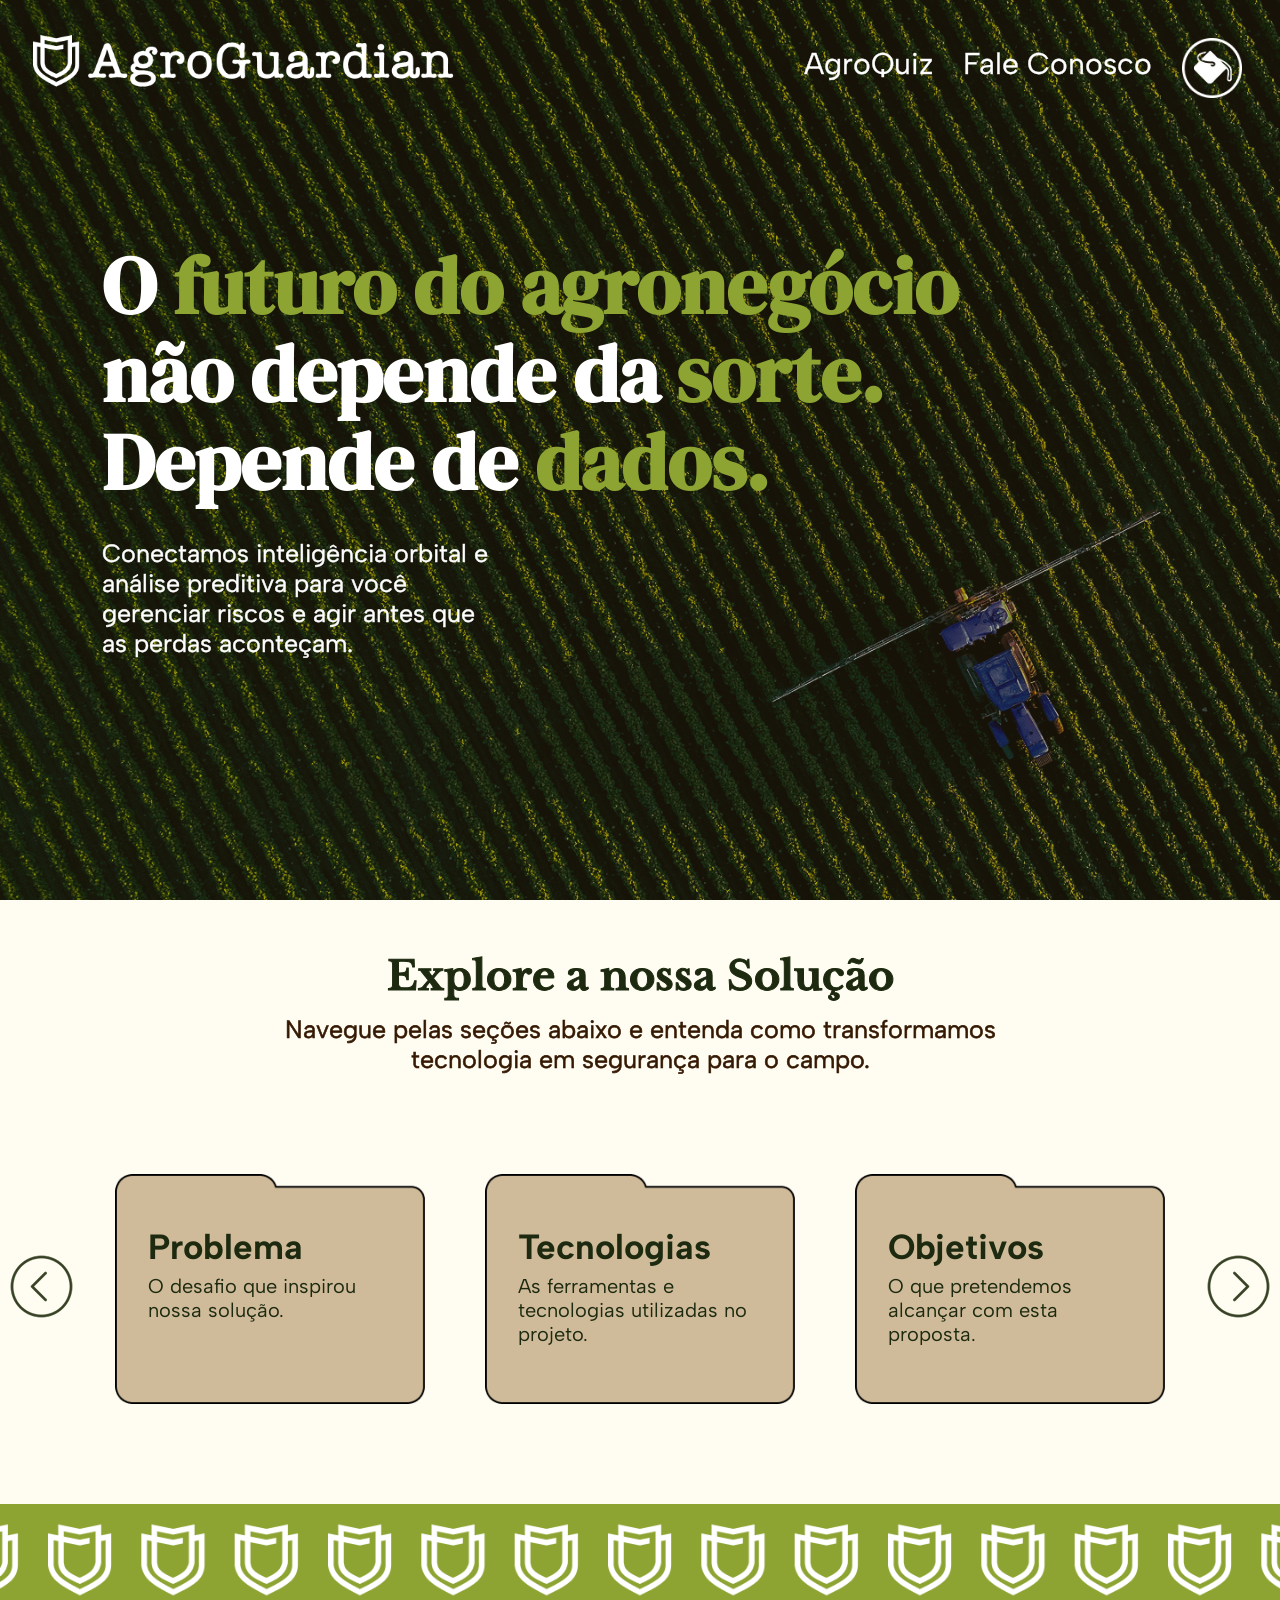
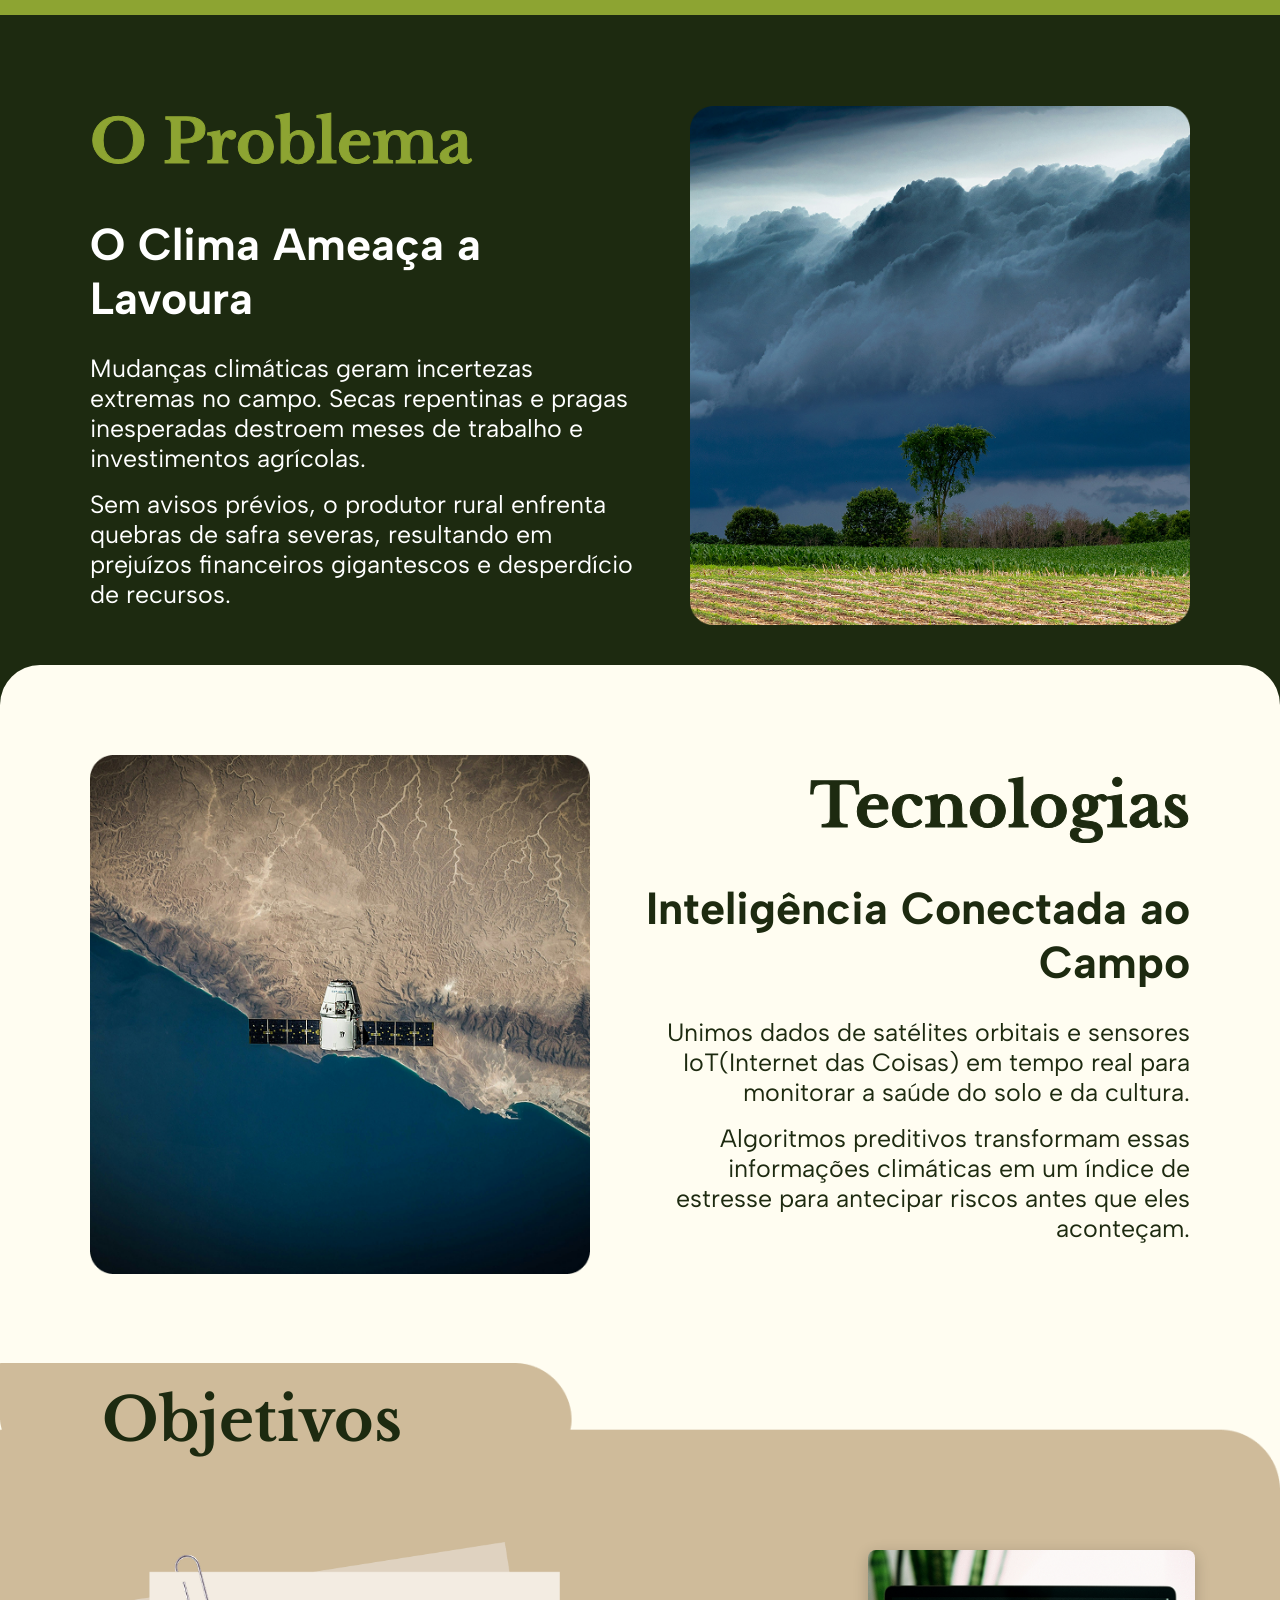
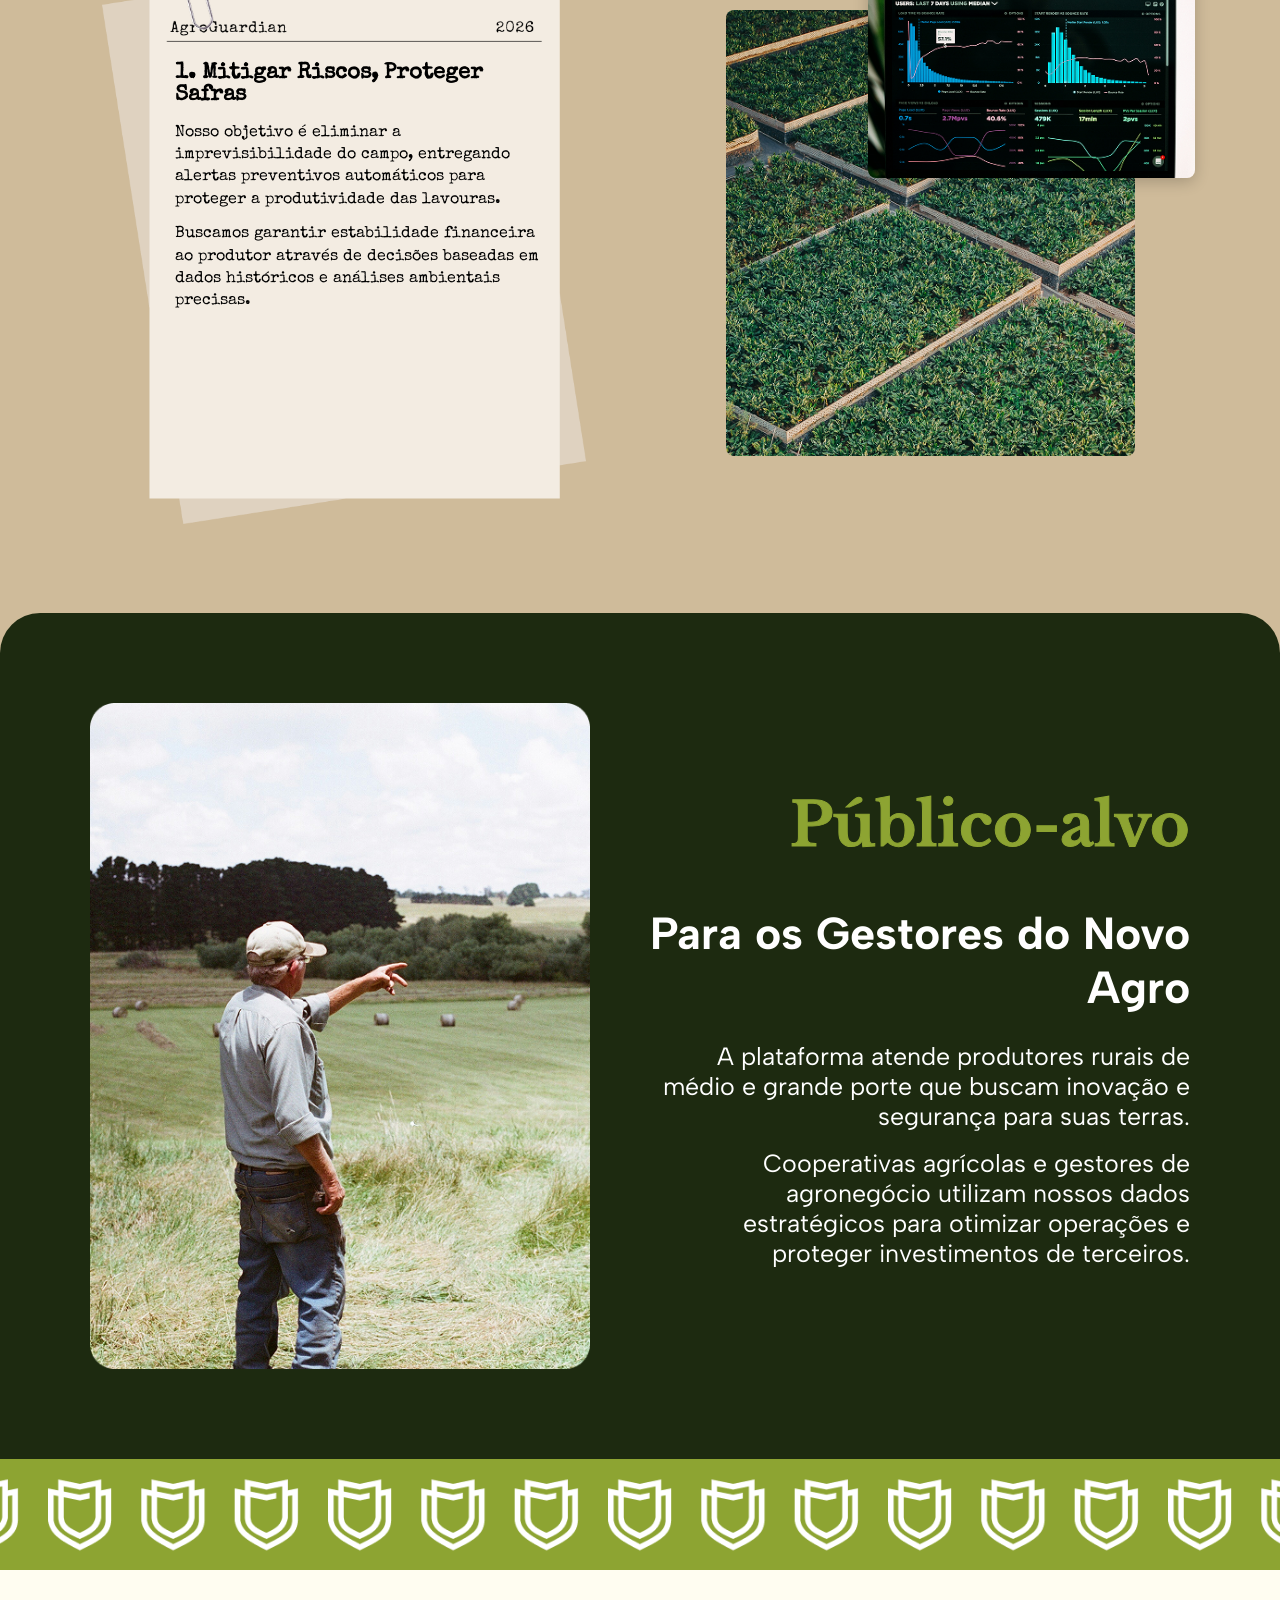
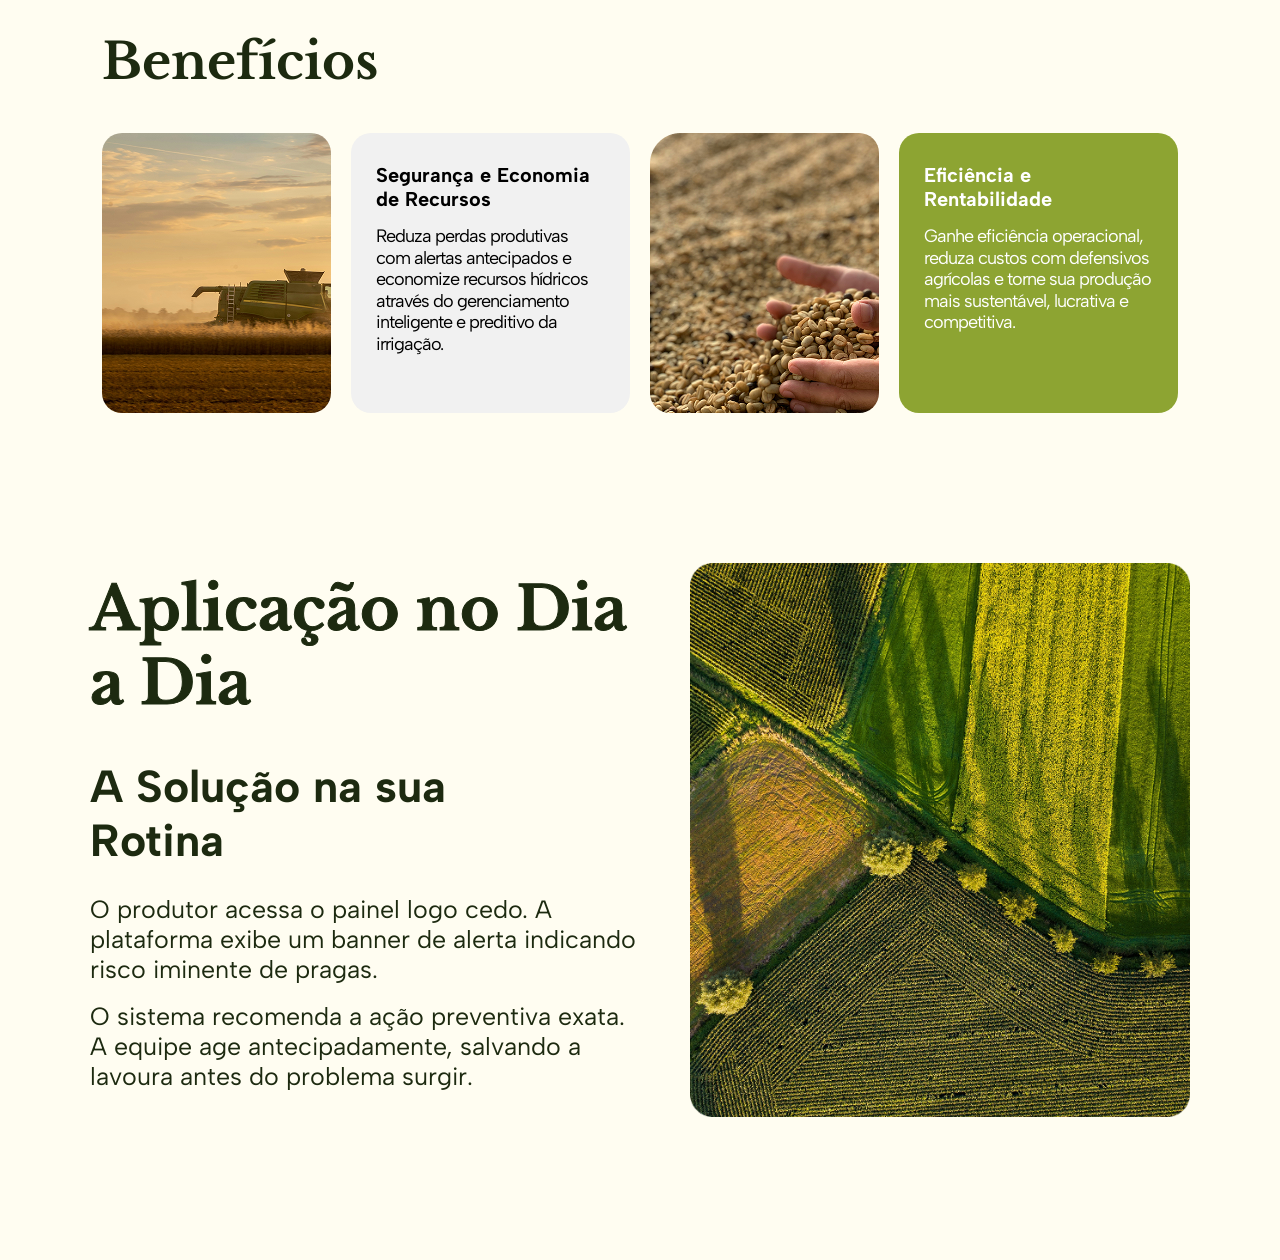
==== commit 03d794c8: "Feat: Criando Seção 6" ====
--- a/index.html
+++ b/index.html
@@ -201,7 +201,23 @@
     </div>
 </div>
 
-
+<!-- Seção Aplicação no Dia a Dia -->
+ <div class="conteudo-secao6">
+
+    <div class="texto-secao6">
+        <h2>Aplicação no Dia a Dia</h2>
+        <h3>A Solução na sua Rotina</h3>
+
+        <p> O produtor acessa o painel logo cedo. A plataforma 
+            exibe um banner de alerta indicando risco iminente de pragas.</p>
+
+        <p>O sistema recomenda a ação preventiva exata. A equipe age 
+            antecipadamente, salvando a lavoura antes do problema surgir. </p>
+    </div>
+
+    <img src="./src/assets/imgSecao6.png" class="img-Secao6">
+
+</div>
 
 
 <br>
--- a/src/css/styleIndex.css
+++ b/src/css/styleIndex.css
@@ -470,7 +470,7 @@
 .conteudo-secao5 {
     width: 100%;
     padding: 60px 8%;
-    background-color: var(--color3);
+    background-color: var(--background);
     box-sizing: border-box;
 }
 
@@ -538,4 +538,42 @@
 }
 .cardTexto2-secao5 h3, .cardTexto2-secao5 p {
     color: var(--color3);          
+}
+/* Seção Aplicação no Dia a Dia */
+.conteudo-secao6{
+    display: flex;
+    align-items: center;
+    justify-content: space-between;
+    gap: 50px;
+    padding: 7%;
+    background-color: var(--background);
+   
+}
+
+.texto-secao6{
+    flex: 1;
+}
+.texto-secao6 h2{
+    font-family: Libre;
+    color: var(--color1);
+    font-size: 60px;
+    -webkit-text-stroke: 1px var(--color1);
+    padding-bottom: 7%;
+}
+.texto-secao6 h3{
+    font-family: Albert;
+    color: var(--color1);
+    font-size: 45px;
+    padding-bottom: 5%;
+    max-width: 400px;
+}
+.texto-secao6 p{
+    font-family: Albert;
+    color: var(--color1);
+    font-size: 25px;
+    padding-bottom: 3%;
+}
+.img-Secao6{
+    width: 500px;
+    flex-shrink: 0;
 }
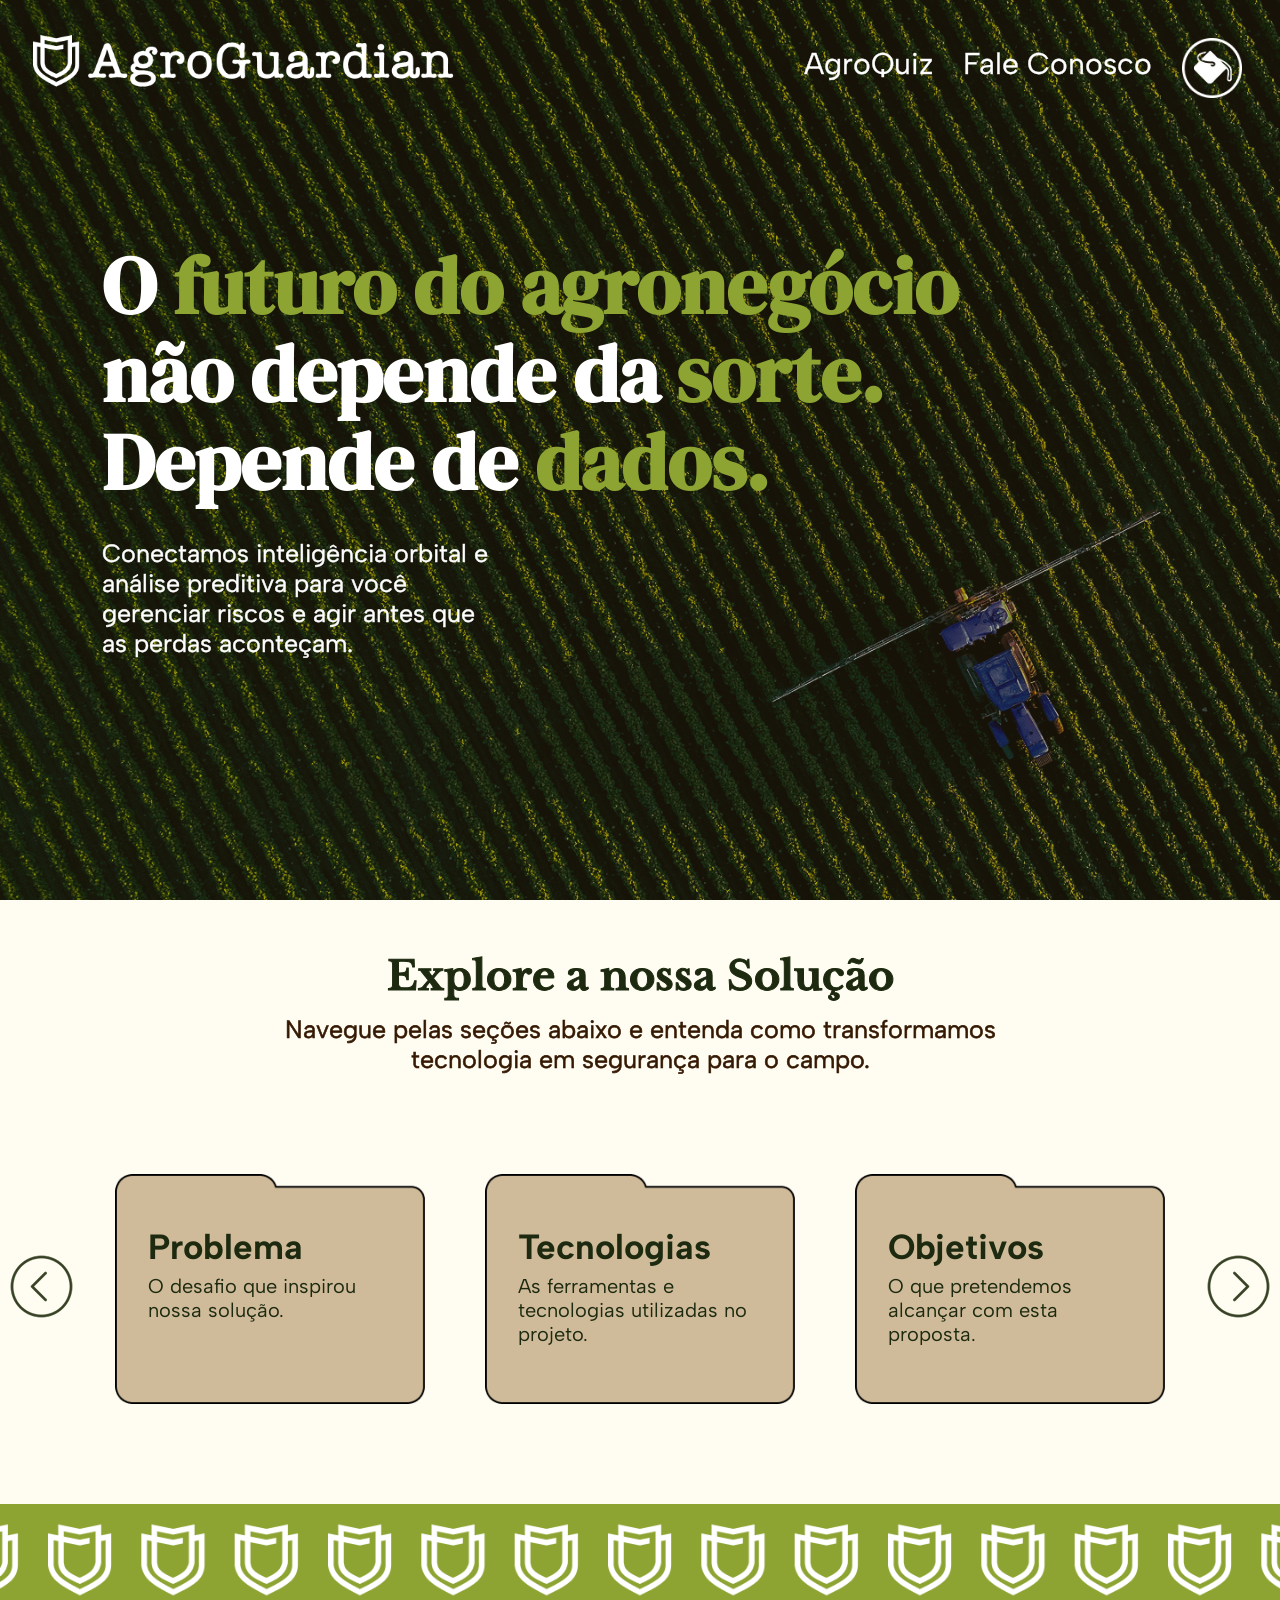
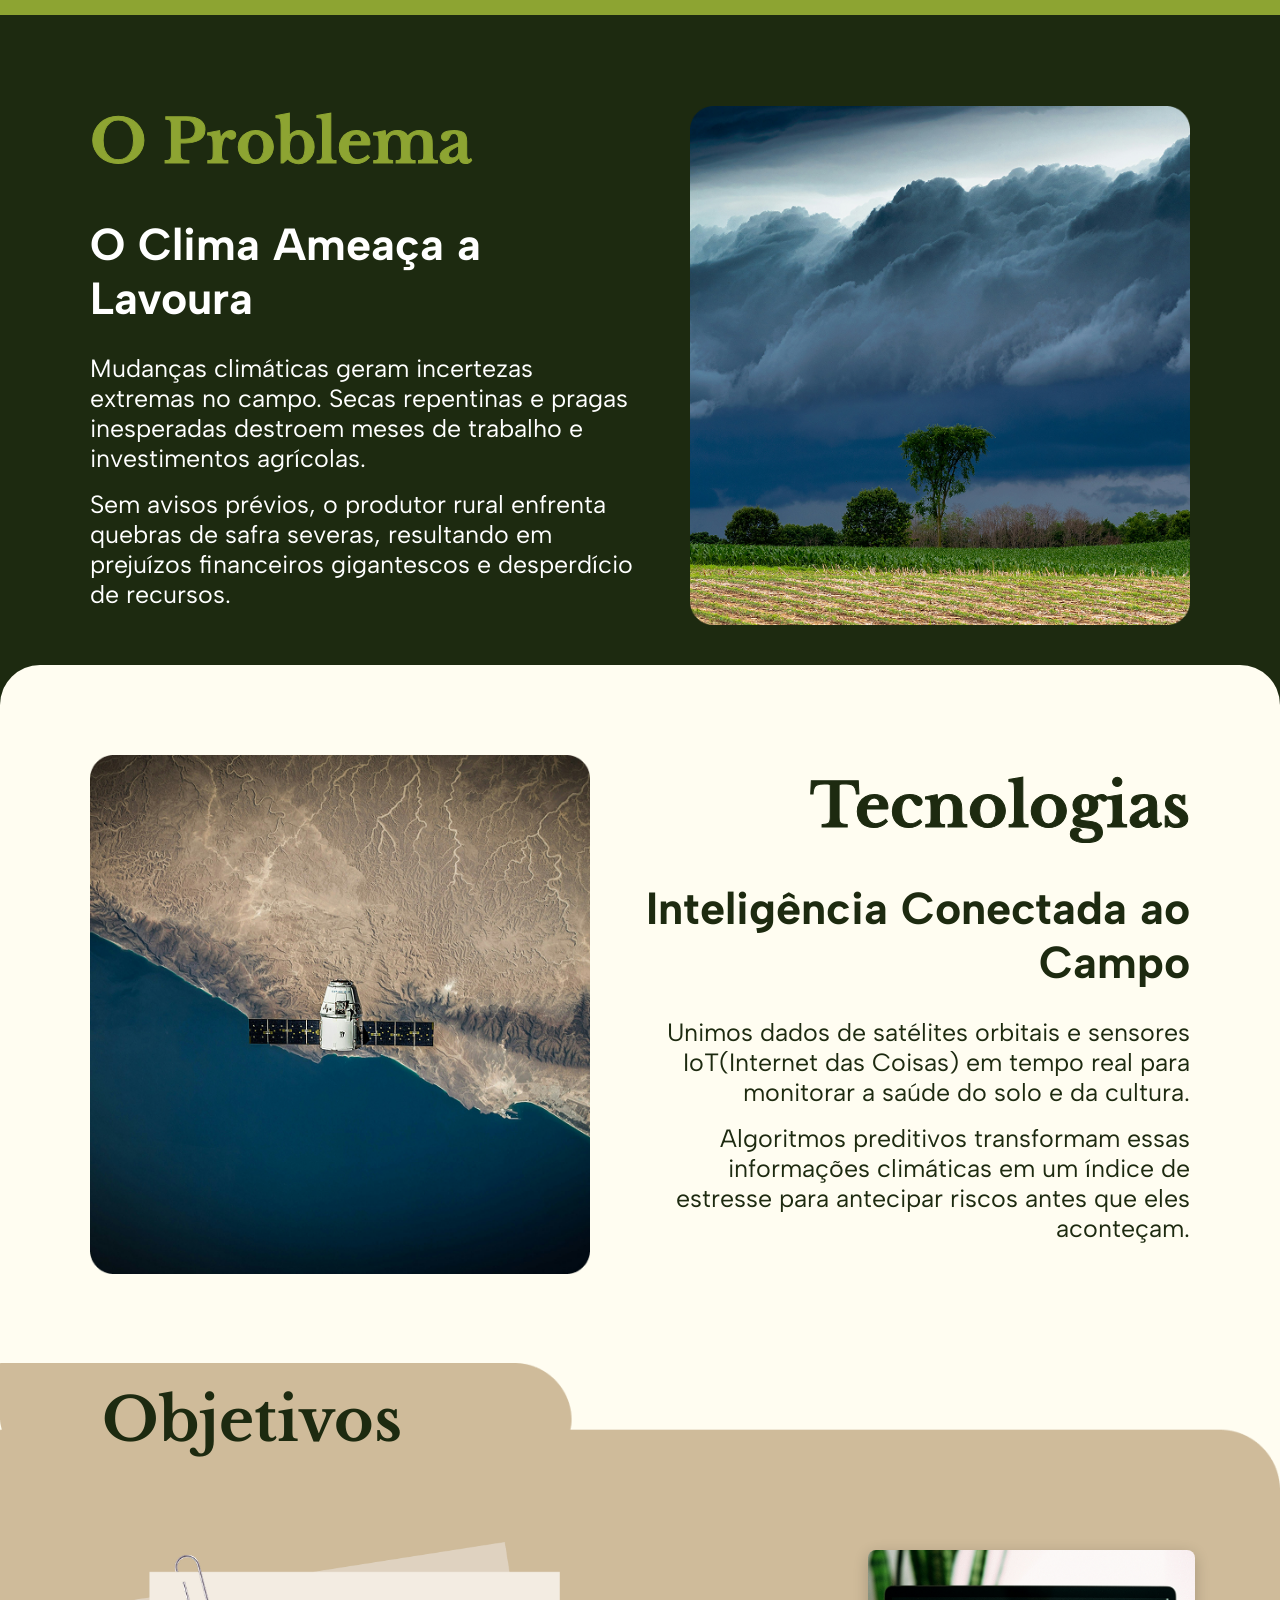
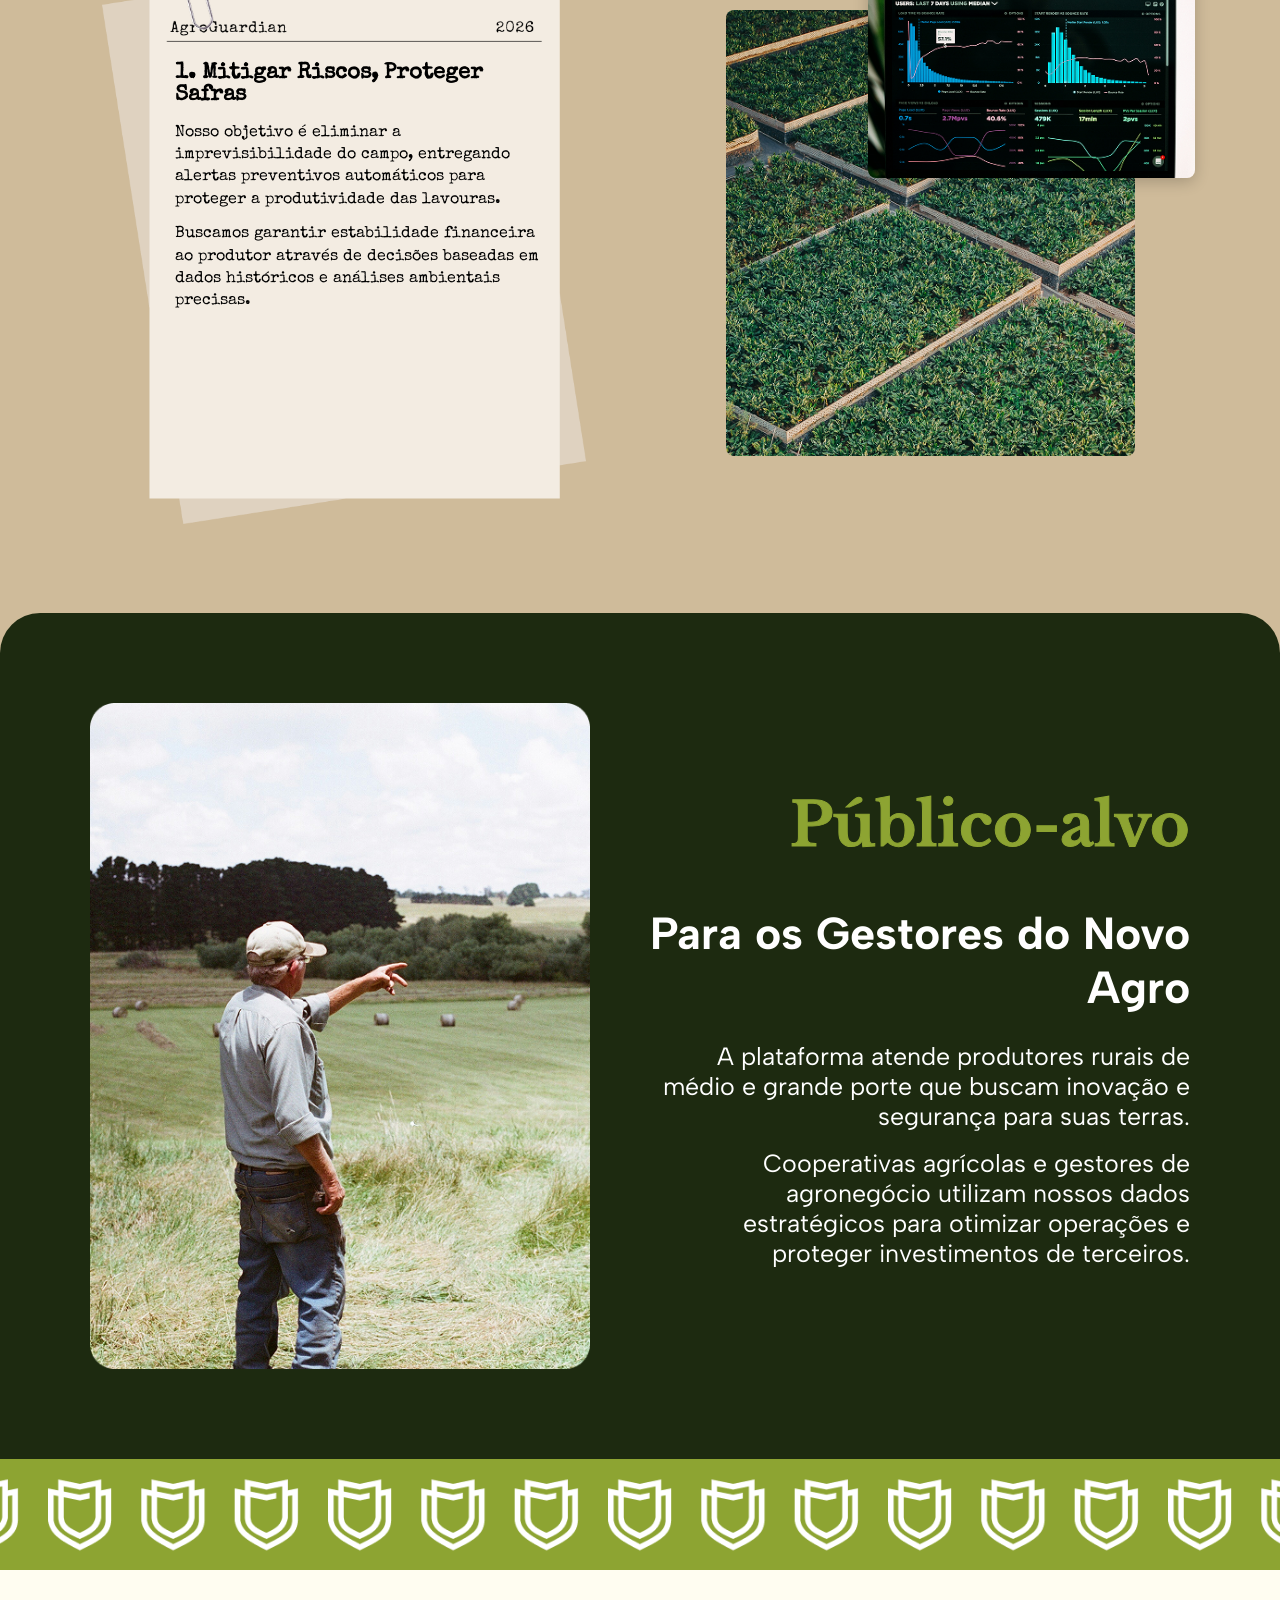
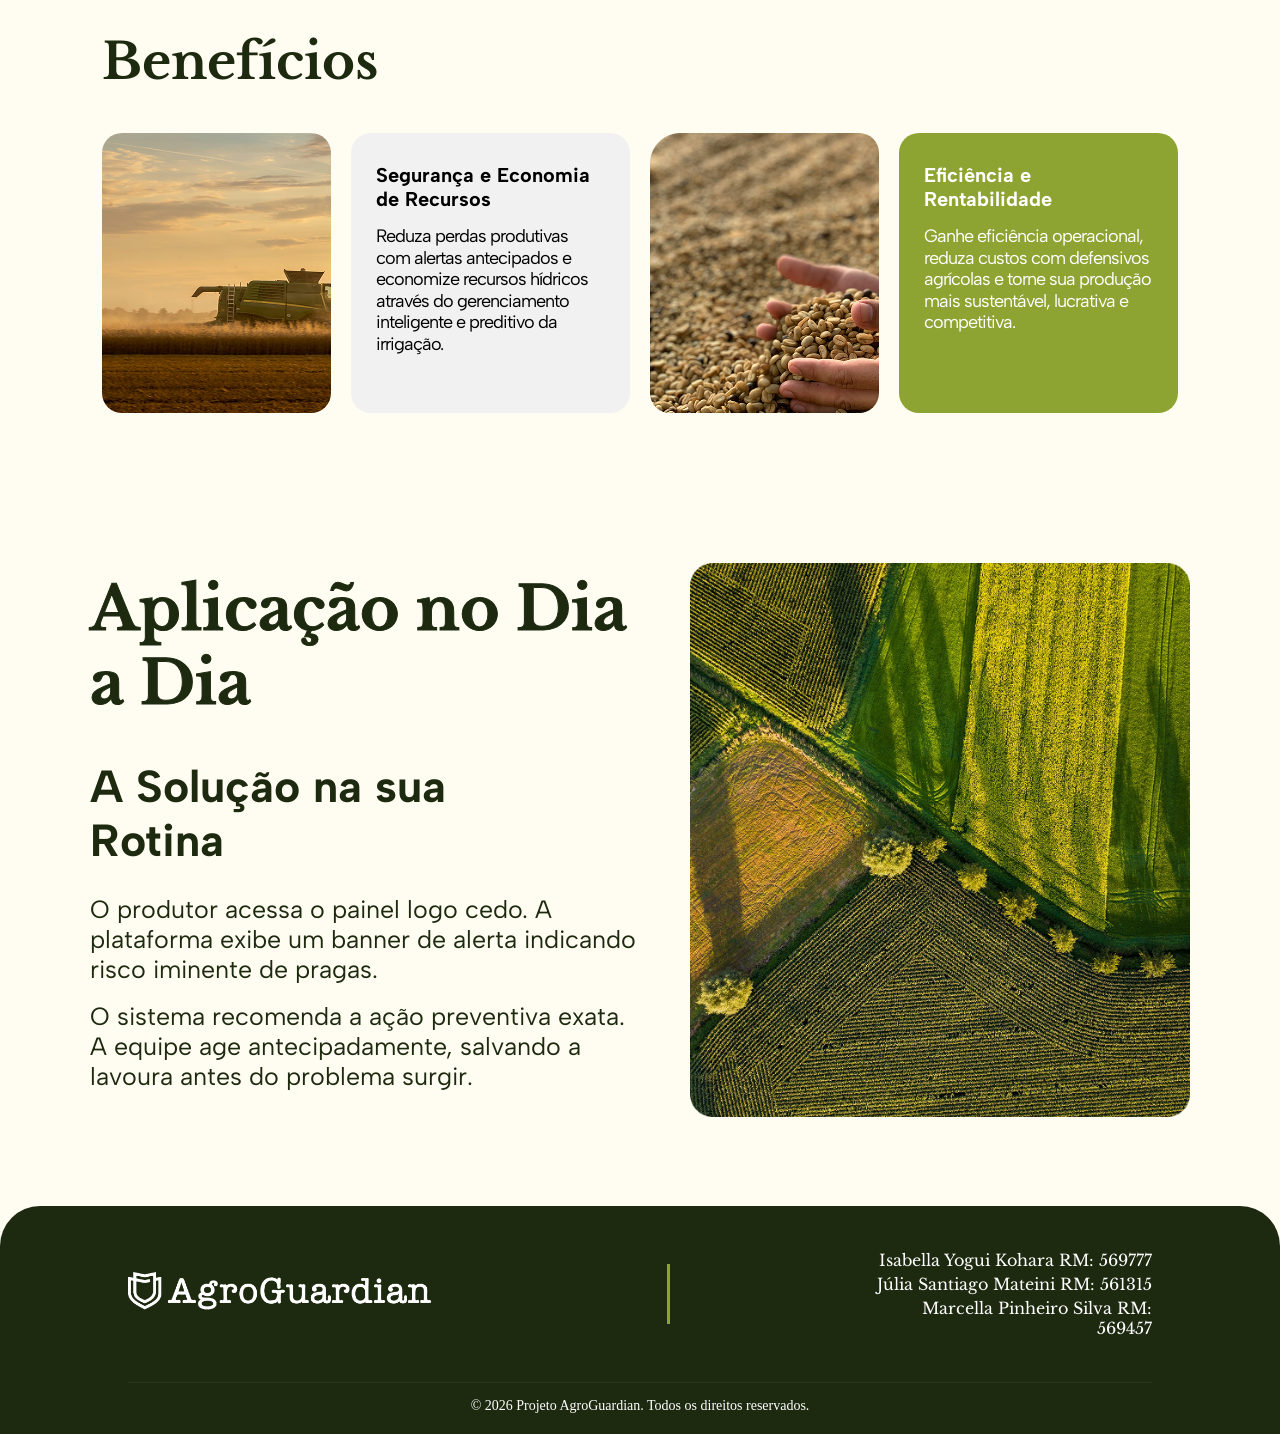
==== commit 5ff727ad: "Feat: Fazendo o footer" ====
--- a/index.html
+++ b/index.html
@@ -219,11 +219,31 @@
 
 </div>
 
-
-<br>
-<br>
-<br>
-
+<!-- Footer -->
+ <footer class="rodape">
+    
+    <div class="footer-topo">
+        
+        <div class="footer-logo">
+            <img src="./src/assets/Logo.png" alt="AgroGuardian Logo">
+    
+        </div>
+        
+        <div class="linha-vertical"></div>
+        
+        <div class="footer-integrantes">
+            <p>Isabella Yogui Kohara RM: 569777</p>
+            <p>Júlia Santiago Mateini RM: 561315</p>
+            <p>Marcella Pinheiro Silva RM: 569457</p>
+        </div>
+        
+    </div>
+
+    <div class="footer-baixo">
+        <p>&copy; 2026 Projeto AgroGuardian. Todos os direitos reservados.</p>
+    </div>
+
+</footer>
  <script src="./src/js/scriptIndex.js"></script>
 </body>
 </html>
--- a/src/css/styleIndex.css
+++ b/src/css/styleIndex.css
@@ -576,4 +576,66 @@
 .img-Secao6{
     width: 500px;
     flex-shrink: 0;
+}
+
+/* Footer */
+.rodape {
+    background-color: var(--color1); 
+    width: 100%;
+    padding: 40px 10% 20px 10%;
+    box-sizing: border-box;
+    display: flex;
+    flex-direction: column;   
+    gap: 40px;     
+    border-top-left-radius: 40px;
+    border-top-right-radius: 40px;      
+}
+
+.footer-topo {
+    display: flex;
+    flex-direction: row;
+    align-items: center;     
+    justify-content: center;   
+    gap: 200px;            
+}
+
+.footer-logo {
+    display: flex;
+    align-items: center;                 
+}
+
+.footer-logo img {
+    height: 45px;              
+    width: auto;
+}
+
+.linha-vertical {
+    width: 3px;
+    height: 60px;      
+    background-color: var(--color2); 
+}
+
+.footer-integrantes {
+    text-align: right;       
+}
+
+.footer-integrantes p {
+    font-family: Libre;
+    color: #ffffff;
+    font-size: 16px;
+    margin: 4px 0;            
+}
+
+.footer-baixo {
+    width: 100%;
+    text-align: center;        
+    border-top: 1px solid rgba(255, 255, 255, 0.05);
+    padding-top: 15px;
+}
+
+.footer-baixo p {
+    font-family: Georgia, serif;
+    color: var(--color3);
+    font-size: 14px;
+    margin: 0;
 }
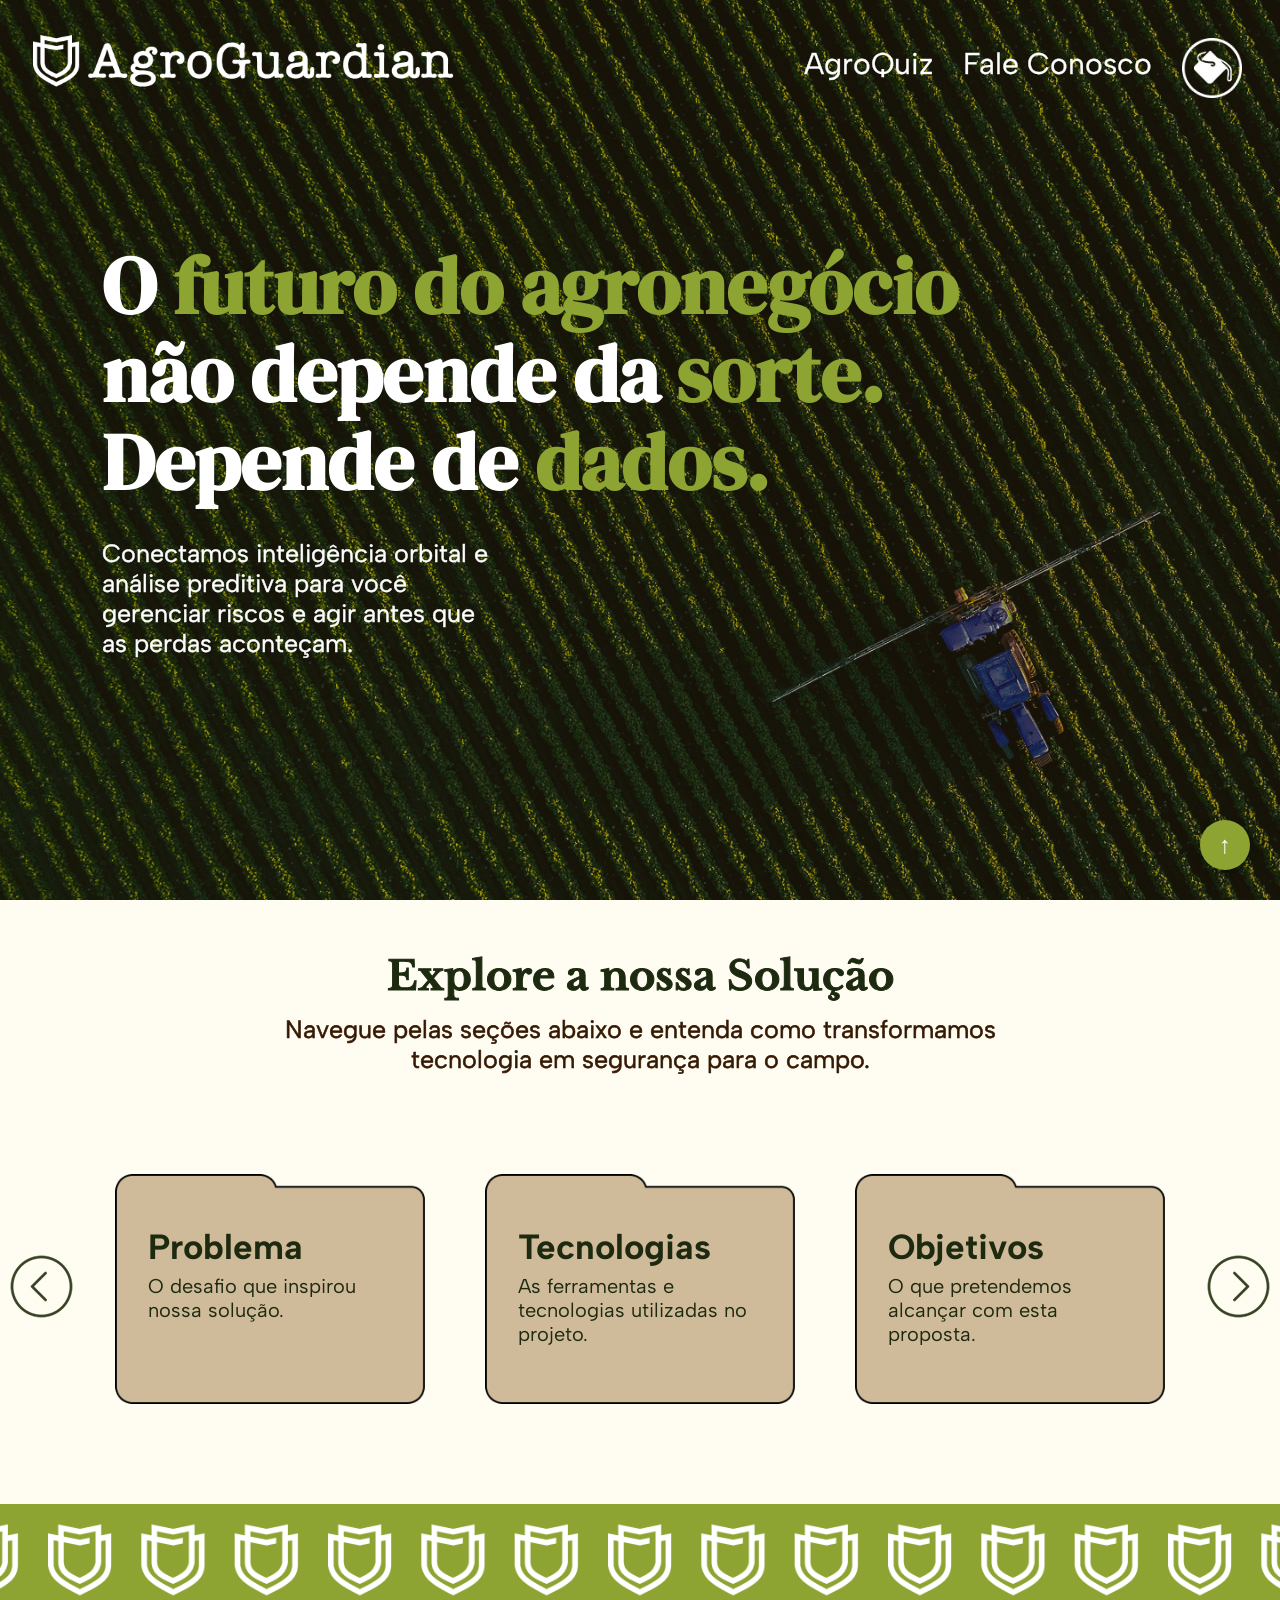
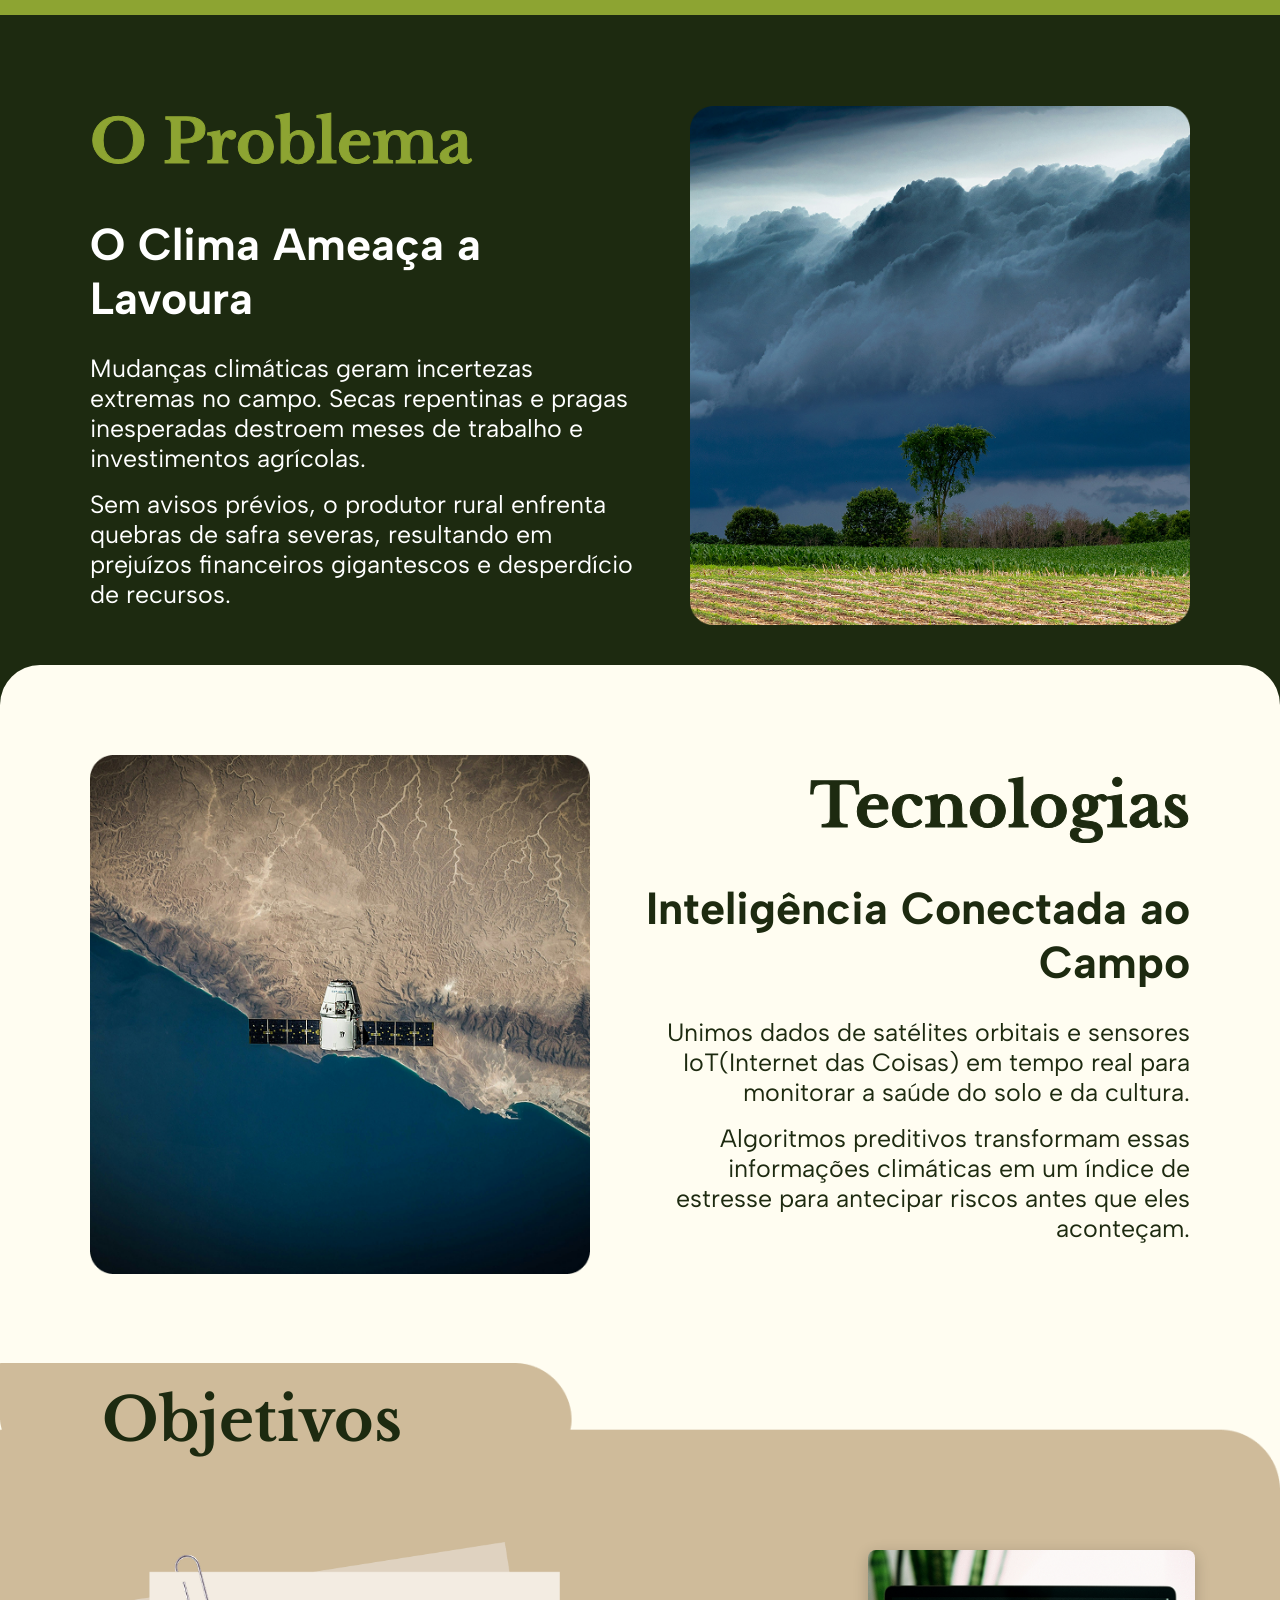
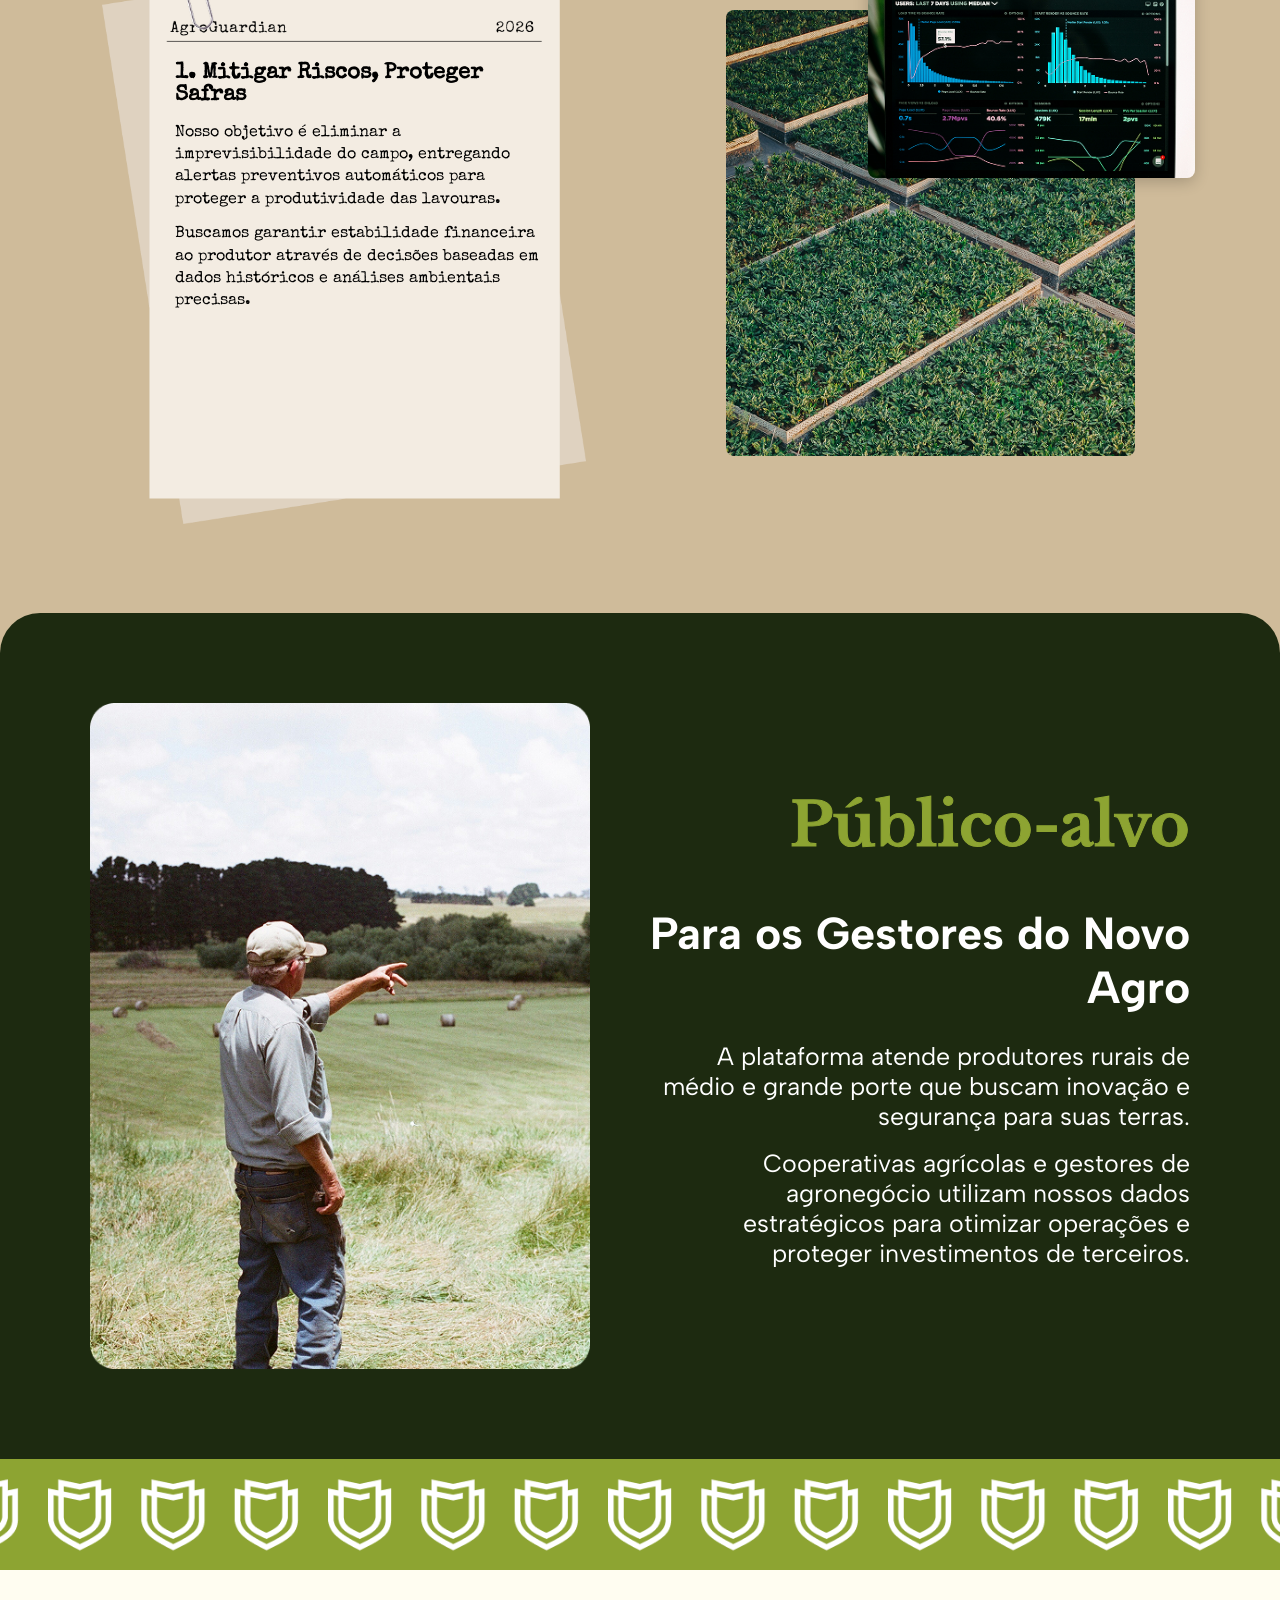
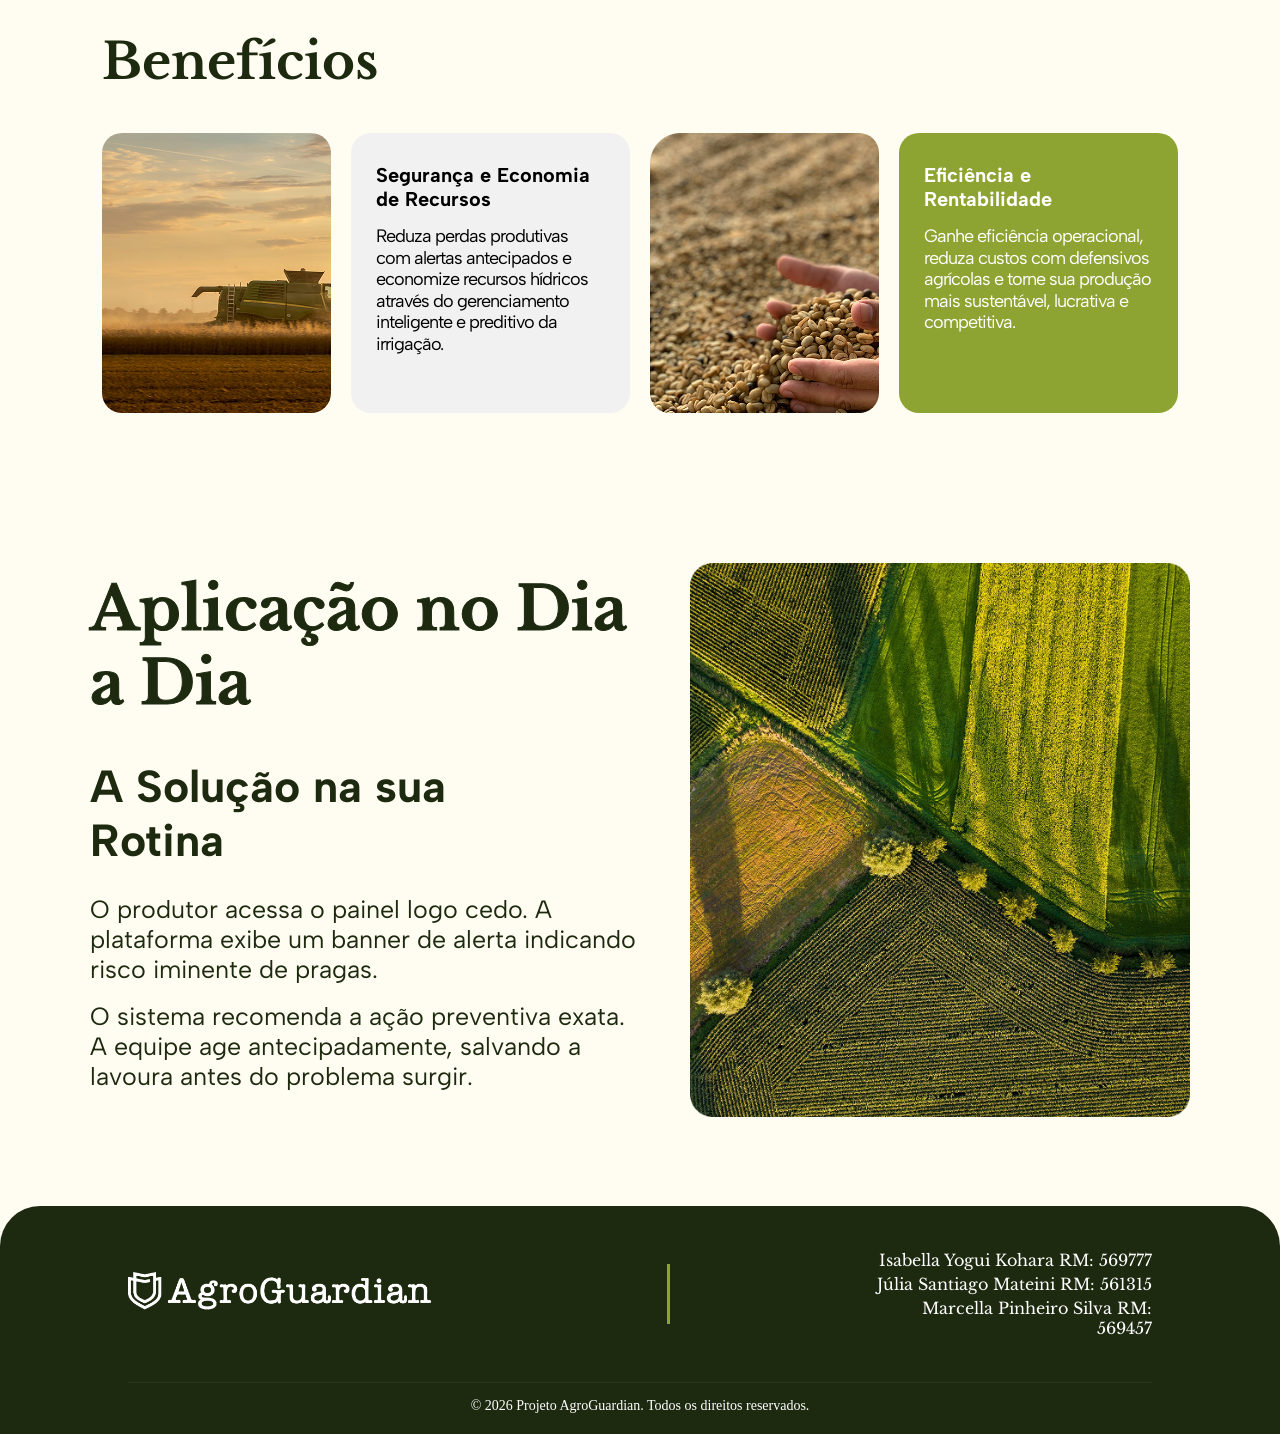
==== commit 2219b0fe: "Feat: Linkando o menu e criando botão de voltar para o menu" ====
--- a/index.html
+++ b/index.html
@@ -34,7 +34,7 @@
     </div>
 </section>
 <!-- Menu -->
-    <section class="menu">
+    <section id="menu" class="menu">
     <h2>Explore a nossa Solução</h2>
     <p>
         Navegue pelas seções abaixo e entenda como transformamos
@@ -46,14 +46,17 @@
         <div class="carousel-wrapper">
 
         <div class="carousel">
-            <div class="folder">
-                <img src="./src/assets/PastaFechada.png" alt="pasta fechada" class="pasta">
-                <img class="aberta" src="./src/assets/PastaAbertaProb.png">
-                <div class="conteudo">
-                <h3>Problema</h3>
-                <div class="label">O desafio que inspirou nossa solução.</div>
-                </div>
-            </div>
+            <a href="#secao-problema" class="link-pasta">
+                <div class="folder">
+                    <img src="./src/assets/PastaFechada.png" alt="pasta fechada" class="pasta">
+                    <img class="aberta" src="./src/assets/PastaAbertaProb.png">
+                    <div class="conteudo">
+                        <h3>Problema</h3>
+                    <div class="label">O desafio que inspirou nossa solução.</div>
+                    </div>
+                </div>
+            </a>
+            <a href="#secao-tech" class="link-pasta">
             <div class="folder">
                 <img src="./src/assets/PastaFechada.png" alt="pasta fechada" class="pasta">
                 <img class="aberta" src="./src/assets/PastaAbertaTec.png">
@@ -62,6 +65,8 @@
                 <div class="label">As ferramentas e tecnologias utilizadas no projeto.</div>
                 </div>
             </div>
+            </a>
+            <a href="#secao-ob" class="link-pasta">
             <div class="folder">
                 <img src="./src/assets/PastaFechada.png" alt="pasta fechada" class="pasta">
                 <img class="aberta" src="./src/assets/PastaAbertaObj.png">
@@ -70,6 +75,8 @@
                 <div class="label">O que pretendemos alcançar com esta proposta.</div>
                 </div>
             </div>
+            </a>
+            <a href="#secao-pub" class="link-pasta">
             <div class="folder">
                 <img src="./src/assets/PastaFechada.png" alt="pasta fechada" class="pasta">
                 <img class="aberta" src="./src/assets/PastaAbertaPub.png">
@@ -78,6 +85,8 @@
                 <div class="label">Quem será beneficiado pela solução desenvolvida.</div>
                 </div>
             </div>
+            </a>
+            <a href="#secao-bene" class="link-pasta">
             <div class="folder">
                 <img src="./src/assets/PastaFechada.png" alt="pasta fechada" class="pasta">
                 <img class="aberta" src="./src/assets/PastaAbertaBen.png">
@@ -86,6 +95,8 @@
                 <div class="label">As vantagens e impactos positivos do projeto.</div>
                 </div>
             </div>
+            </a>
+            <a href="#secao-apli" class="link-pasta">
             <div class="folder">
                 <img src="./src/assets/PastaFechada.png" alt="pasta fechada" class="pasta">
                 <img class="aberta" src="./src/assets/PastaAbertaAp.png">
@@ -94,6 +105,7 @@
                 <div class="label">Como a solução pode ser utilizada no dia a dia.</div>
                 </div>
             </div>
+            </a>
         </div>
     </div>
         <button class="arrow next"><img src="./src/assets/setaDireita.png"></button>
@@ -104,7 +116,7 @@
 
 <img src="./src/assets/FaixaLogo.png" width="100%" class="faixaLogo">
 <!-- Seção Problema -->
- <div class="conteudo-secao1">
+ <div id="secao-problema" class="conteudo-secao1">
 
     <div class="texto-secao1">
         <h2>O Problema</h2>
@@ -122,7 +134,7 @@
 
 </div>
 <!-- Seção Tecnologias -->
-<div class="conteudo-secao2">
+<div id="secao-tech" class="conteudo-secao2">
     <img src="./src/assets/imgSecao2.png" class="img-Secao2">
     <div class="texto-secao2">
         <h2>Tecnologias</h2>
@@ -136,7 +148,7 @@
     </div>
 </div>
 <!-- Seção Objetivos -->
- <div class="conteudo-secao3">
+ <div id="secao-ob" class="conteudo-secao3">
     <h2>Objetivos</h2>
     
     <div class="papelSecao3">
@@ -157,7 +169,7 @@
 
 <!-- Seção Público-alvo -->
 
-<div class="conteudo-secao4">
+<div id="secao-pub" class="conteudo-secao4">
     <img src="./src/assets/imgSecao4.png" class="img-Secao4">
     <div class="texto-secao4">
         <h2>Público-alvo</h2>
@@ -174,7 +186,7 @@
 
 <!-- Seção Benefícios -->
 
-<div class="conteudo-secao5">
+<div id="secao-bene" class="conteudo-secao5">
     <h2>Benefícios</h2>
     
     <div class="container-cards-secao5">
@@ -204,7 +216,7 @@
 <!-- Seção Aplicação no Dia a Dia -->
  <div class="conteudo-secao6">
 
-    <div class="texto-secao6">
+    <div id="secao-apli" class="texto-secao6">
         <h2>Aplicação no Dia a Dia</h2>
         <h3>A Solução na sua Rotina</h3>
 
@@ -245,5 +257,7 @@
 
 </footer>
  <script src="./src/js/scriptIndex.js"></script>
+ <a href="#menu" class="botao-subir" title="Voltar ao Menu">
+    &uarr; </a>
 </body>
 </html>
--- a/src/css/styleIndex.css
+++ b/src/css/styleIndex.css
@@ -25,6 +25,9 @@
     src: url('../fonts/SpecialElite-Regular.ttf') format('truetype');
 }
 
+html{
+    scroll-behavior: smooth;
+}
 
 * {
     margin: 0;
@@ -33,6 +36,12 @@
 }
 body{
     background-color: var(--background);
+}
+
+.link-pasta {
+    text-decoration: none;
+    color: inherit; 
+    display: inline-block; 
 }
 header {
     position: absolute;
@@ -638,4 +647,28 @@
     color: var(--color3);
     font-size: 14px;
     margin: 0;
+}
+/* botao de voltar pro menu */
+.botao-subir {
+    position: fixed;
+    bottom: 30px;     
+    right: 30px;        
+    width: 50px;    
+    height: 50px;     
+    background-color: var(--color2);
+    color: var(--color3);    
+    border-radius: 50px; 
+    display: flex;
+    align-items: center;
+    justify-content: center;
+    font-size: 24px;   
+    text-decoration: none; 
+    z-index: 9999;  
+    box-shadow: 0 4px 10px rgba(0, 0, 0, 0.3);
+    transition: background-color 0.3s ease, transform 0.3s ease;
+}
+
+.botao-subir:hover {
+    background-color: var(--color1);
+    transform: translateY(-5px); 
 }
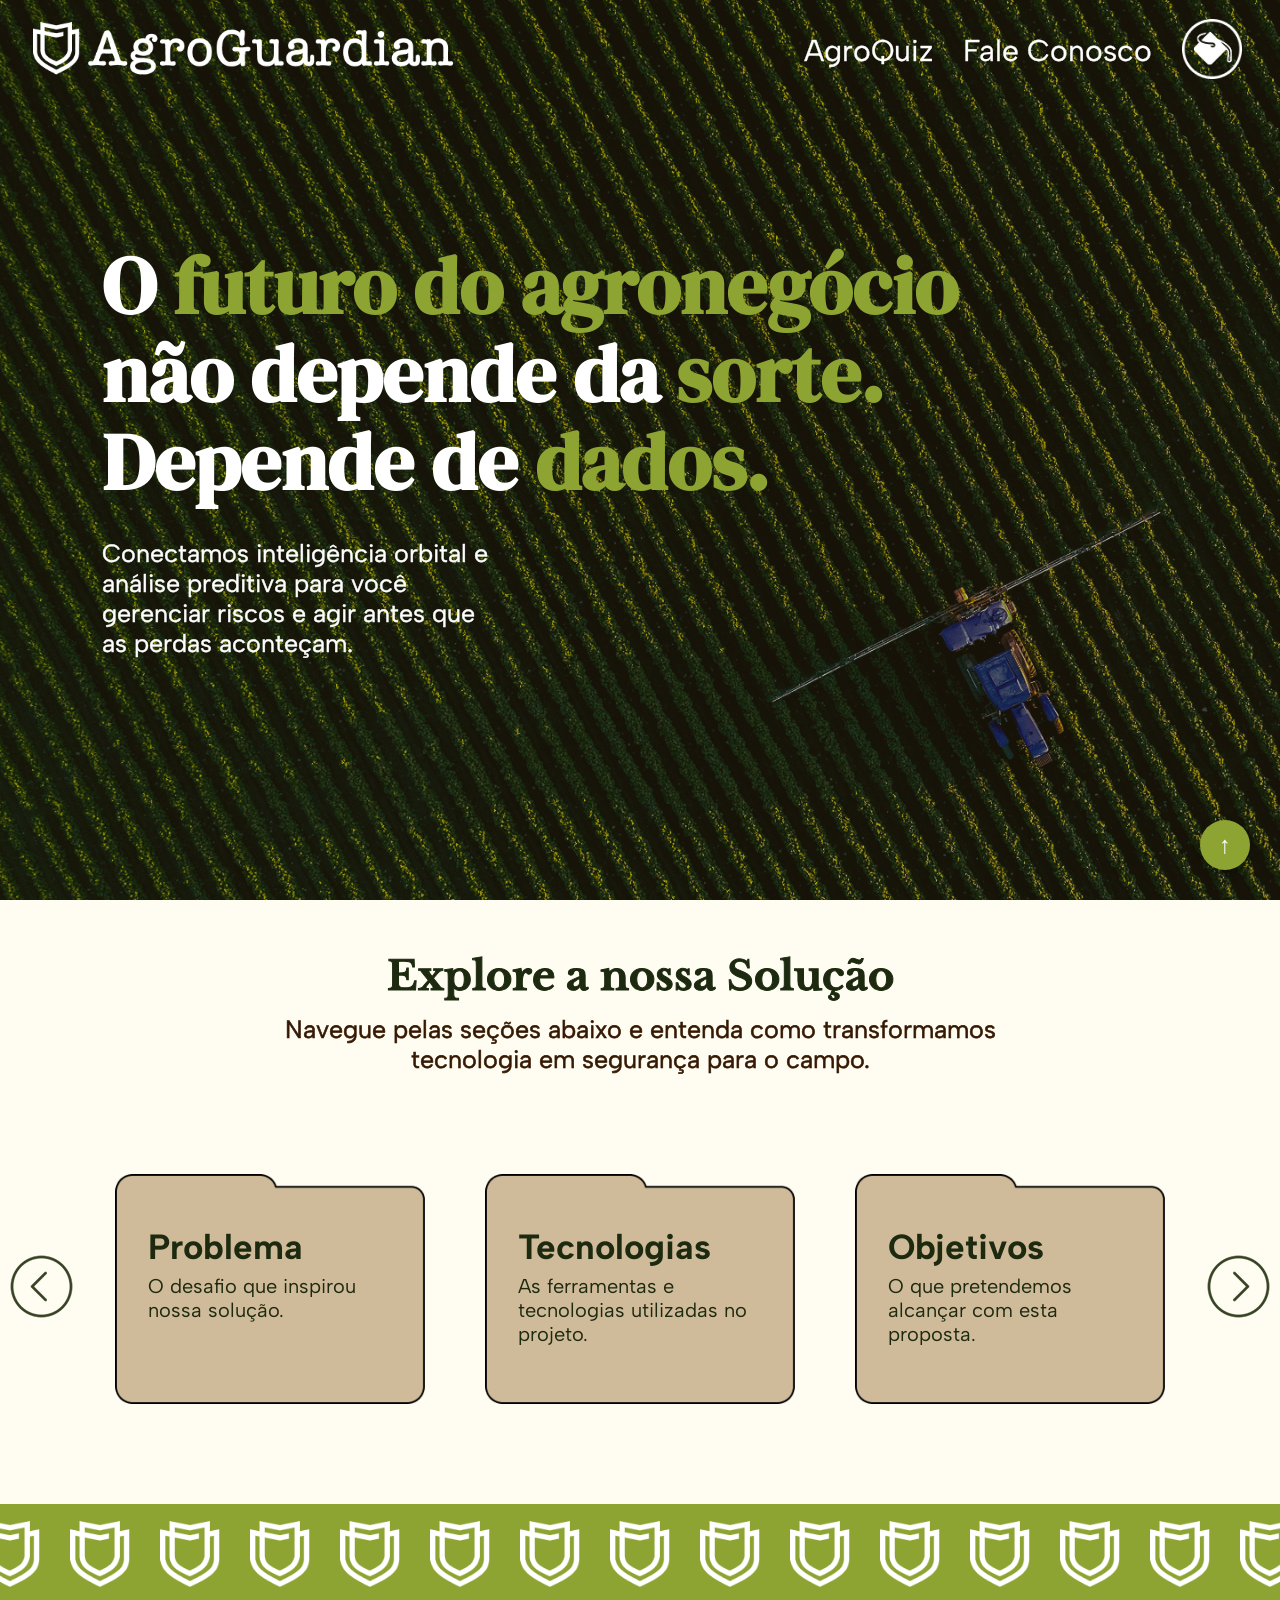
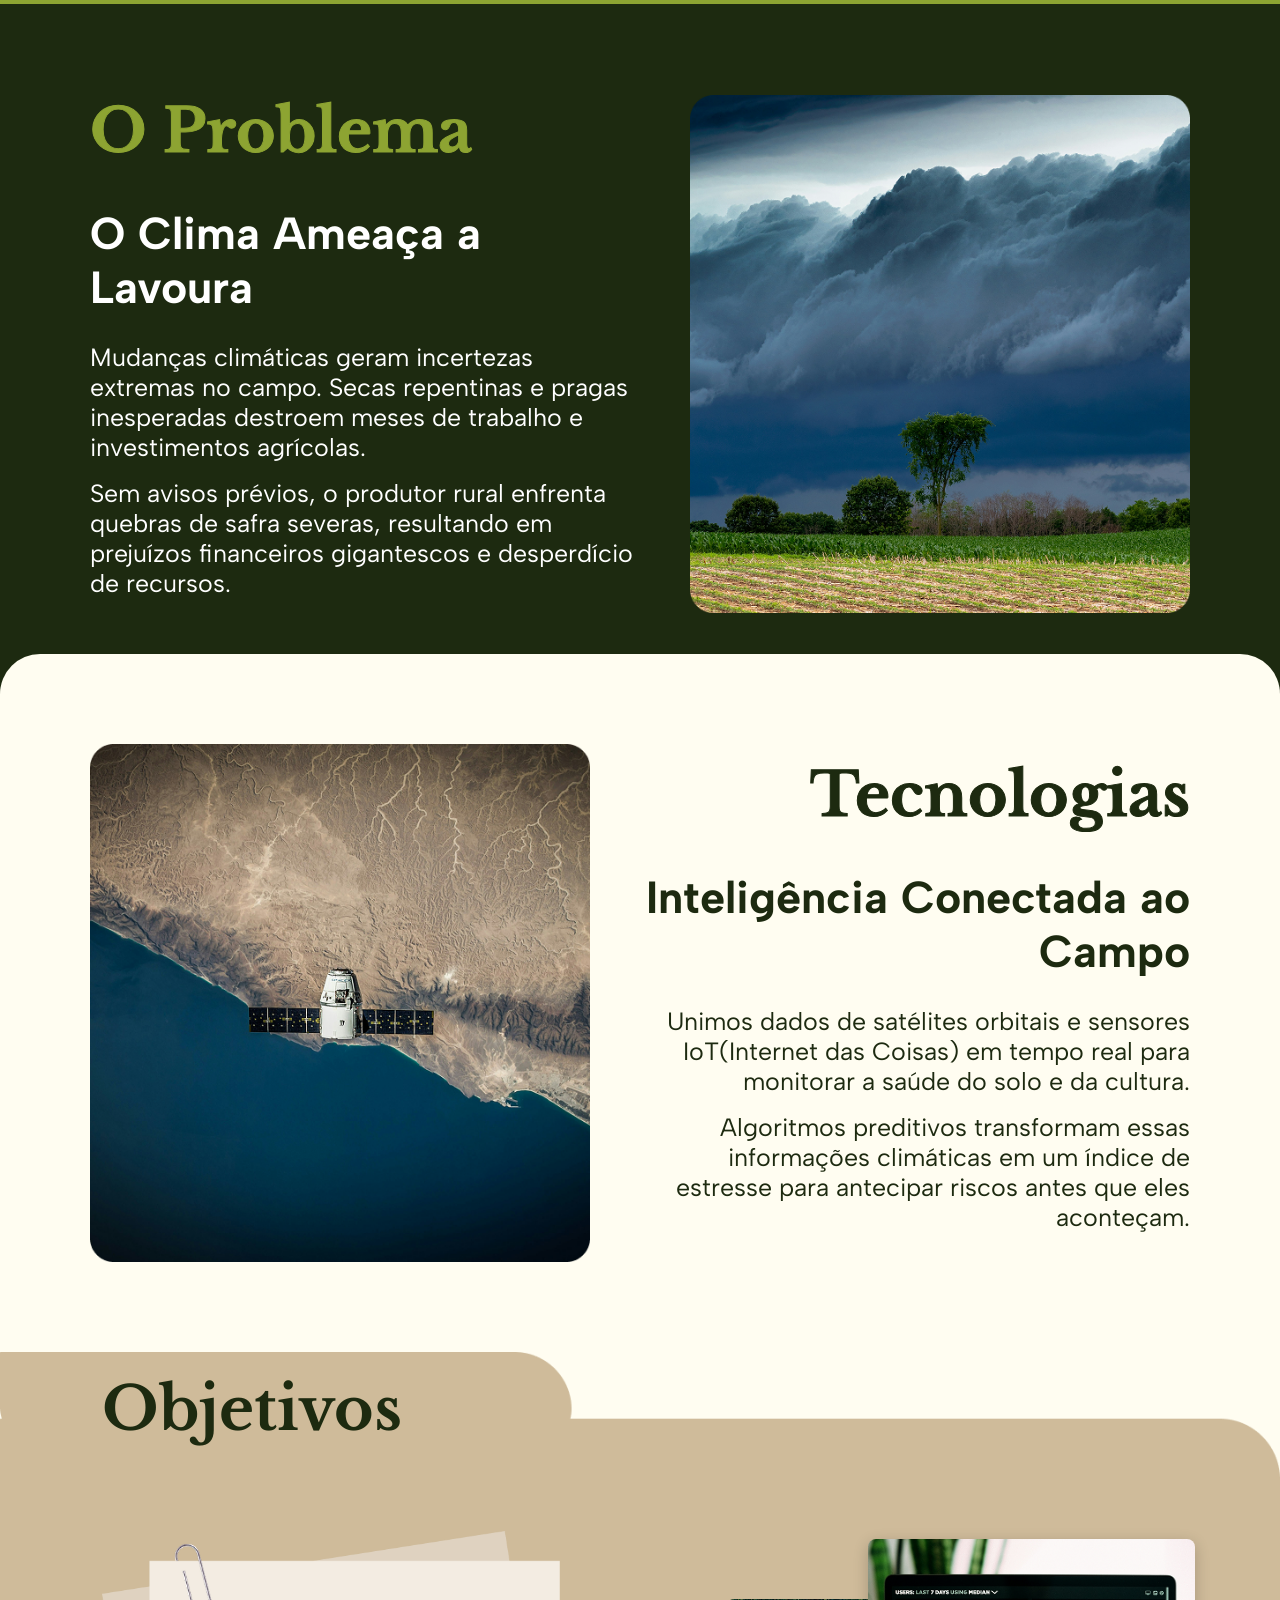
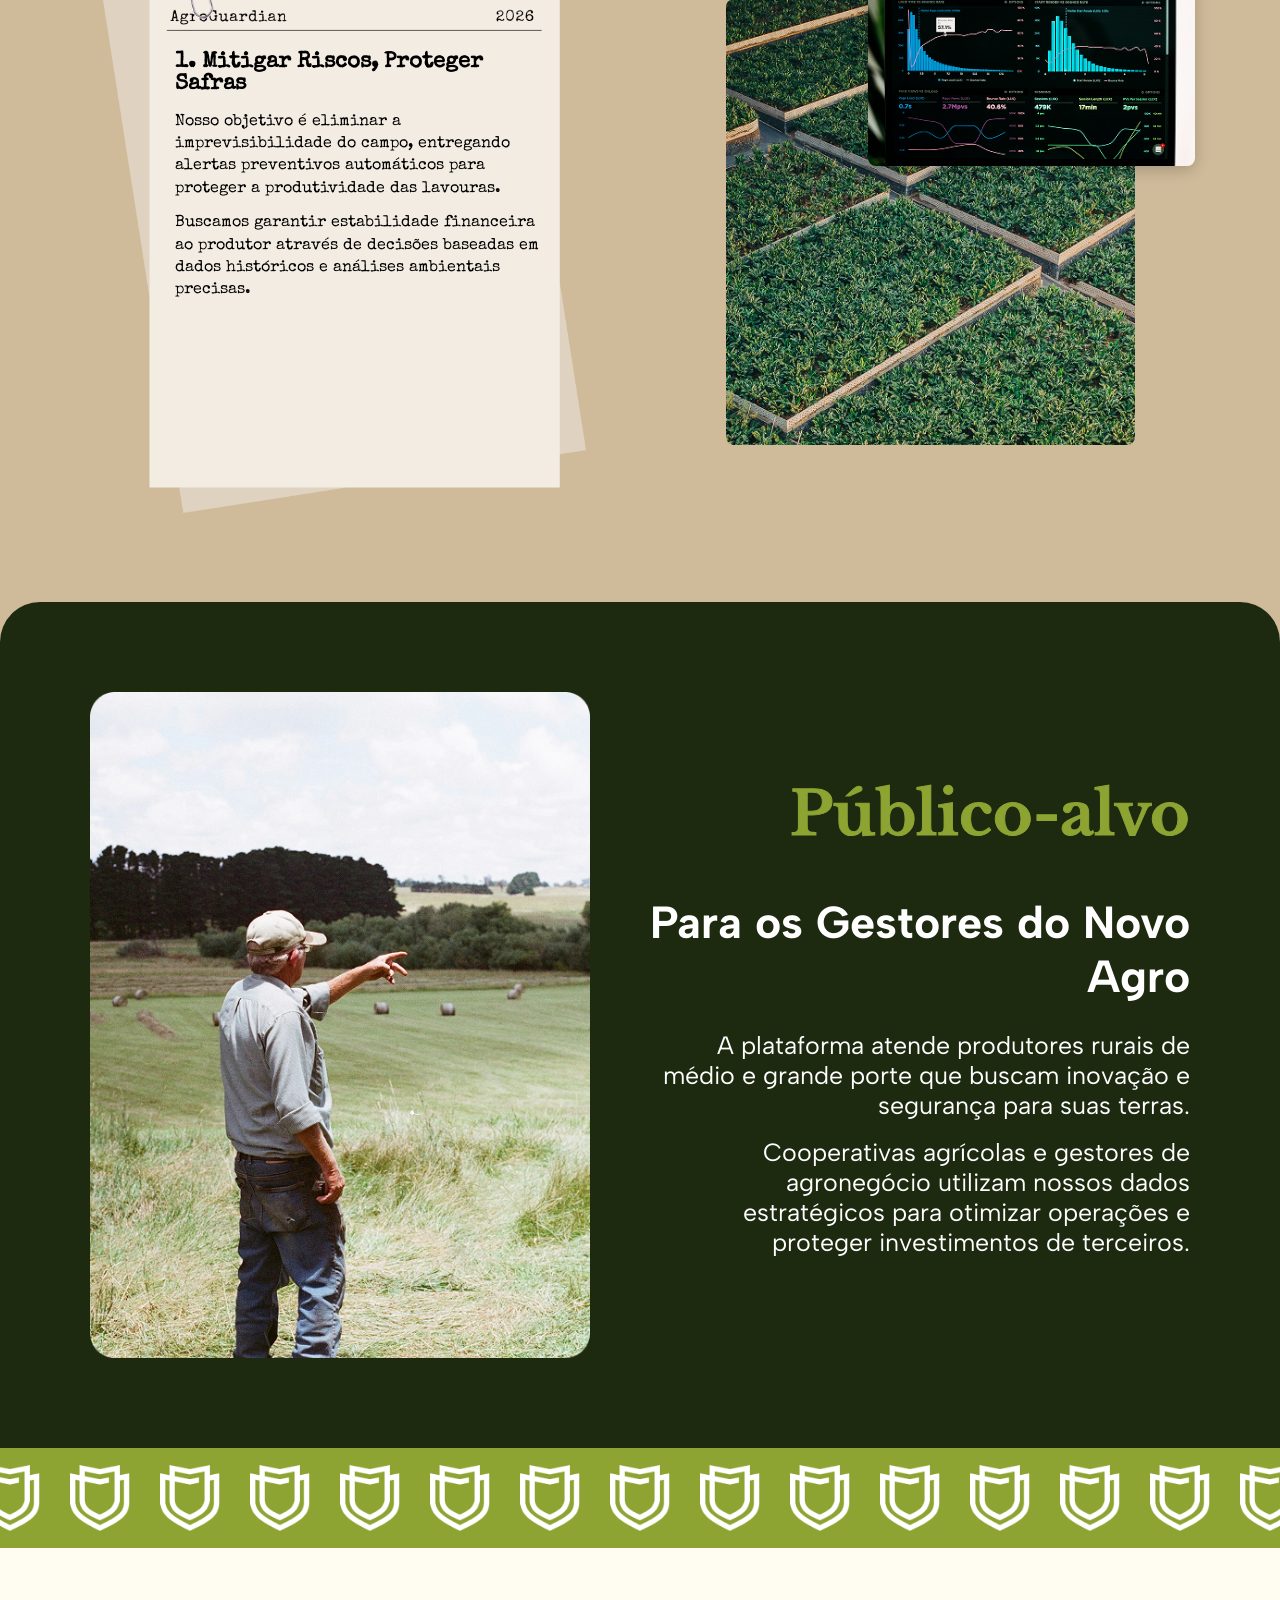
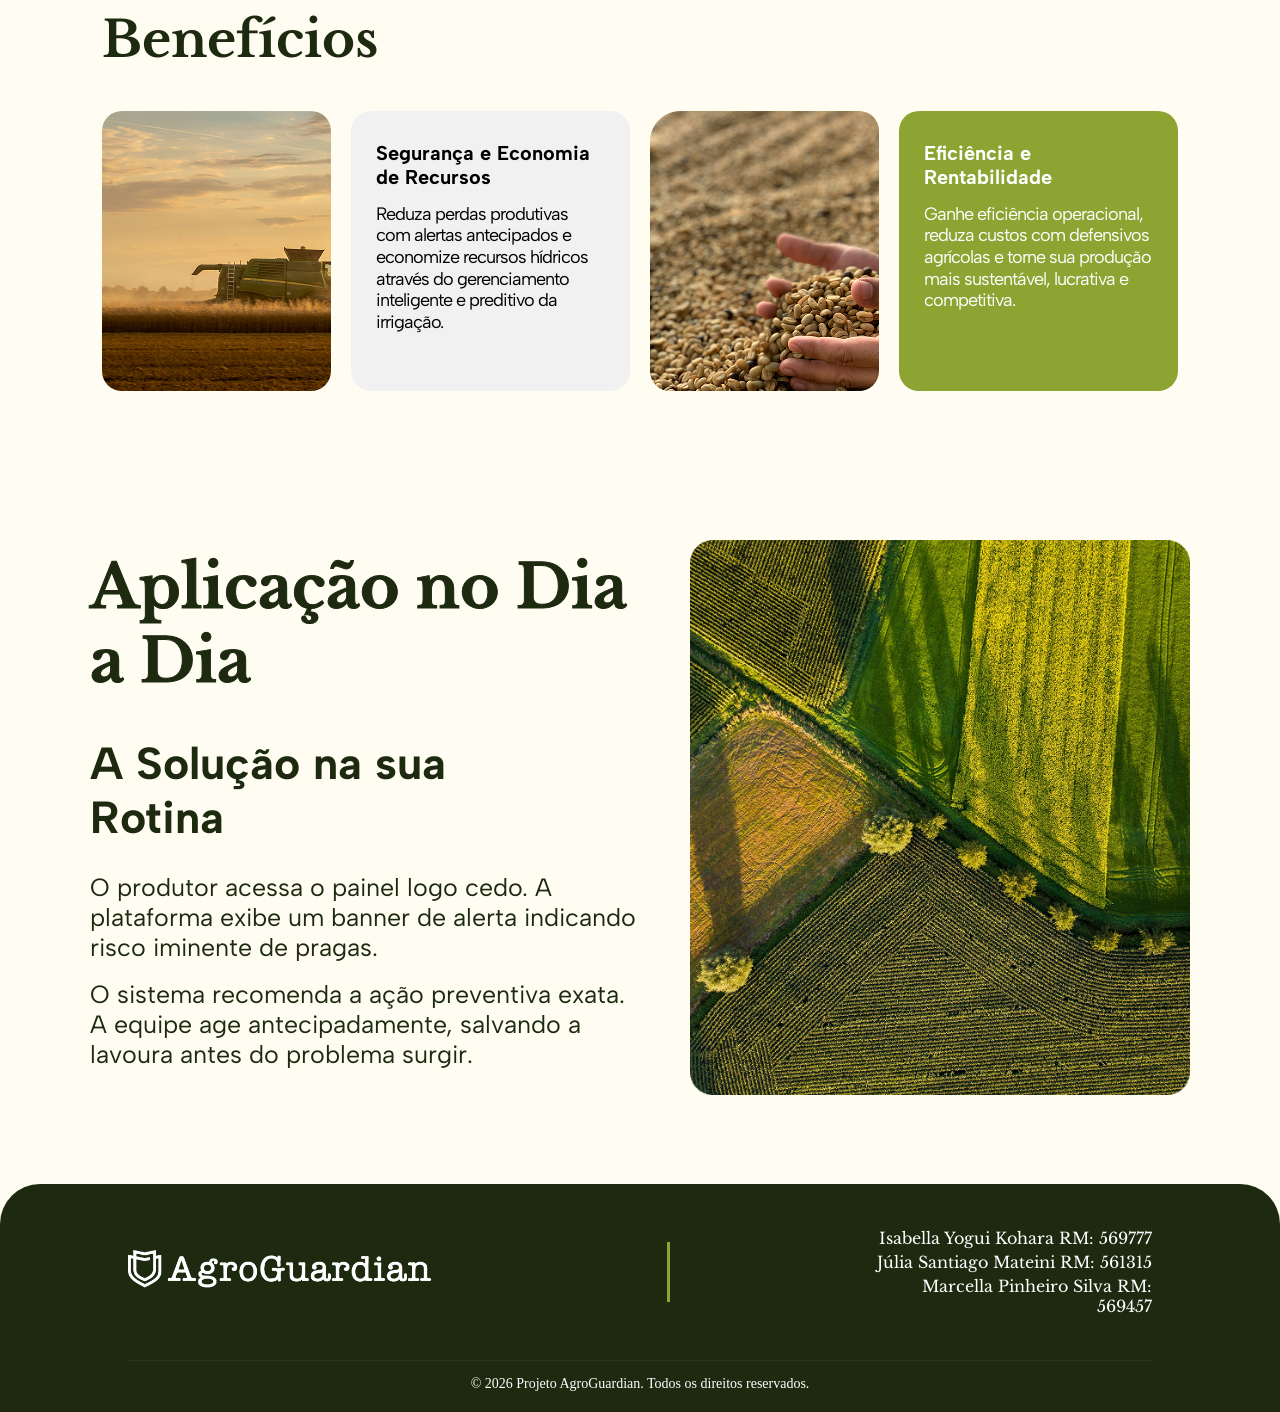
==== commit a723db86: "Feat: Criando botão para mudar de a paleta de cores do site" ====
--- a/index.html
+++ b/index.html
@@ -15,7 +15,21 @@
 
         <a href="./src/pages/quiz.html">AgroQuiz</a>
         <a href="./src/pages/contato.html">Fale Conosco</a>
-        <img src="./src/assets/MudaCor.png" alt="icon troca de cor do site" width="60px" class="mudaCor">
+        <div class="dropdown-cores">
+    <img src="./src/assets/MudaCor.png" alt="icon troca de cor do site" width="60px" class="mudaCor" id="btn-paleta">
+    
+    <div class="menu-cascata" id="menu-cores">
+        <button onclick="mudarTema('padrao')">
+            <span class="circulo-cor" style="background-color: #8DA432;"></span> Padrão 
+        </button>
+        <button onclick="mudarTema('outono')">
+            <span class="circulo-cor" style="background-color: #B33A0B;"></span> Tema Outono
+        </button>
+        <button onclick="mudarTema('escuro')">
+            <span class="circulo-cor" style="background-color: #ED8900;"></span> Tema Cyber
+        </button>
+    </div>
+</div>
     </nav>
 </header>
 
@@ -114,7 +128,24 @@
 </section>
 <!-- menu -->
 
-<img src="./src/assets/FaixaLogo.png" width="100%" class="faixaLogo">
+<div class="faixa-simbolos">
+    <img src="./src/assets/simbolo-branco.png" alt="Símbolo AgroGuardian">
+    <img src="./src/assets/simbolo-branco.png" alt="Símbolo AgroGuardian">
+    <img src="./src/assets/simbolo-branco.png" alt="Símbolo AgroGuardian">
+    <img src="./src/assets/simbolo-branco.png" alt="Símbolo AgroGuardian">
+    <img src="./src/assets/simbolo-branco.png" alt="Símbolo AgroGuardian">
+    <img src="./src/assets/simbolo-branco.png" alt="Símbolo AgroGuardian">
+    <img src="./src/assets/simbolo-branco.png" alt="Símbolo AgroGuardian">
+    <img src="./src/assets/simbolo-branco.png" alt="Símbolo AgroGuardian">
+    <img src="./src/assets/simbolo-branco.png" alt="Símbolo AgroGuardian">
+    <img src="./src/assets/simbolo-branco.png" alt="Símbolo AgroGuardian">
+    <img src="./src/assets/simbolo-branco.png" alt="Símbolo AgroGuardian">
+    <img src="./src/assets/simbolo-branco.png" alt="Símbolo AgroGuardian">
+    <img src="./src/assets/simbolo-branco.png" alt="Símbolo AgroGuardian">
+    <img src="./src/assets/simbolo-branco.png" alt="Símbolo AgroGuardian">
+    <img src="./src/assets/simbolo-branco.png" alt="Símbolo AgroGuardian">
+
+</div>
 <!-- Seção Problema -->
  <div id="secao-problema" class="conteudo-secao1">
 
@@ -182,7 +213,25 @@
              estratégicos para otimizar operações e proteger investimentos de terceiros. </p>
     </div>
 </div>
-<img src="./src/assets/FaixaLogo.png" width="100%" class="faixaLogo">
+
+<div class="faixa-simbolos">
+    <img src="./src/assets/simbolo-branco.png" alt="Símbolo AgroGuardian">
+    <img src="./src/assets/simbolo-branco.png" alt="Símbolo AgroGuardian">
+    <img src="./src/assets/simbolo-branco.png" alt="Símbolo AgroGuardian">
+    <img src="./src/assets/simbolo-branco.png" alt="Símbolo AgroGuardian">
+    <img src="./src/assets/simbolo-branco.png" alt="Símbolo AgroGuardian">
+    <img src="./src/assets/simbolo-branco.png" alt="Símbolo AgroGuardian">
+    <img src="./src/assets/simbolo-branco.png" alt="Símbolo AgroGuardian">
+    <img src="./src/assets/simbolo-branco.png" alt="Símbolo AgroGuardian">
+    <img src="./src/assets/simbolo-branco.png" alt="Símbolo AgroGuardian">
+    <img src="./src/assets/simbolo-branco.png" alt="Símbolo AgroGuardian">
+    <img src="./src/assets/simbolo-branco.png" alt="Símbolo AgroGuardian">
+    <img src="./src/assets/simbolo-branco.png" alt="Símbolo AgroGuardian">
+    <img src="./src/assets/simbolo-branco.png" alt="Símbolo AgroGuardian">
+    <img src="./src/assets/simbolo-branco.png" alt="Símbolo AgroGuardian">
+    <img src="./src/assets/simbolo-branco.png" alt="Símbolo AgroGuardian">
+
+</div>
 
 <!-- Seção Benefícios -->
 
@@ -257,6 +306,7 @@
 
 </footer>
  <script src="./src/js/scriptIndex.js"></script>
+ <script src="./src/js/scriptCores.js"></script>
  <a href="#menu" class="botao-subir" title="Voltar ao Menu">
     &uarr; </a>
 </body>
--- a/src/css/styleIndex.css
+++ b/src/css/styleIndex.css
@@ -50,7 +50,7 @@
     display: flex;
     justify-content: space-between;
     align-items: center;
-    padding-top: 2%;
+    padding-top: 1%;
     padding-right: 3%;
    
 }
@@ -74,6 +74,69 @@
     padding-top: 2%;
 }
 
+.dropdown-cores {
+    position: relative;
+    display: inline-block;
+}
+
+.mudaCor {
+    padding-top: 2%;
+    cursor: pointer;
+    transition: transform 0.2s ease;
+}
+
+.mudaCor:hover {
+    transform: scale(1.1); 
+}
+
+.menu-cascata {
+    display: none; 
+    position: absolute;
+    top: 100%;   
+    right: 0;
+    background-color: #FFFFFF;
+    border: 1.5px solid #1D2A10;
+    border-radius: 15px;
+    min-width: 180px;
+    box-shadow: 0px 8px 16px rgba(0,0,0,0.15);
+    z-index: 10000;
+    padding: 8px 0;
+    margin-top: 10px;
+}
+
+.menu-cascata.mostrar {
+    display: flex;
+    flex-direction: column;
+}
+
+.menu-cascata button {
+    background: none;
+    border: none;
+    padding: 10px 16px;
+    width: 100%;
+    text-align: left;
+    font-family: 'Albert', sans-serif;
+    font-size: 16px;
+    color: #1D2A10;
+    cursor: pointer;
+    display: flex;
+    align-items: center;
+    gap: 10px;
+    transition: background-color 0.2s;
+}
+
+.menu-cascata button:hover {
+    background-color: #F1F1F1; 
+}
+
+.circulo-cor {
+    width: 15px;
+    height: 15px;
+    border-radius: 50%;
+    border: 1px solid rgba(0,0,0,0.2);
+    display: inline-block;
+}
+
 .imgPrincipal {
     position: relative;
     min-height: 100vh;
@@ -242,9 +305,23 @@
     max-width: 250px;
 }
 /* menu */
-.faixaLogo{
-    display: block;
-    margin-bottom: 0;
+.faixa-simbolos {
+    width: 100%;
+    height: 100px;
+    background-color: var(--color2); 
+    display: flex;
+    align-items: center;
+    justify-content: center;
+    gap: 30px; 
+    overflow: hidden; 
+    padding: 0 10px;
+}
+
+/* Controla o tamanho de cada símbolo individual dentro da faixa */
+.faixa-simbolos img {
+    height: 70px; /* Deixa o símbolo centralizado com margem em cima e embaixo */
+    width: 60px;
+    object-fit: contain;
 }
 /* Seção Problema */
 .conteudo-secao1{
@@ -648,6 +725,7 @@
     font-size: 14px;
     margin: 0;
 }
+
 /* botao de voltar pro menu */
 .botao-subir {
     position: fixed;
